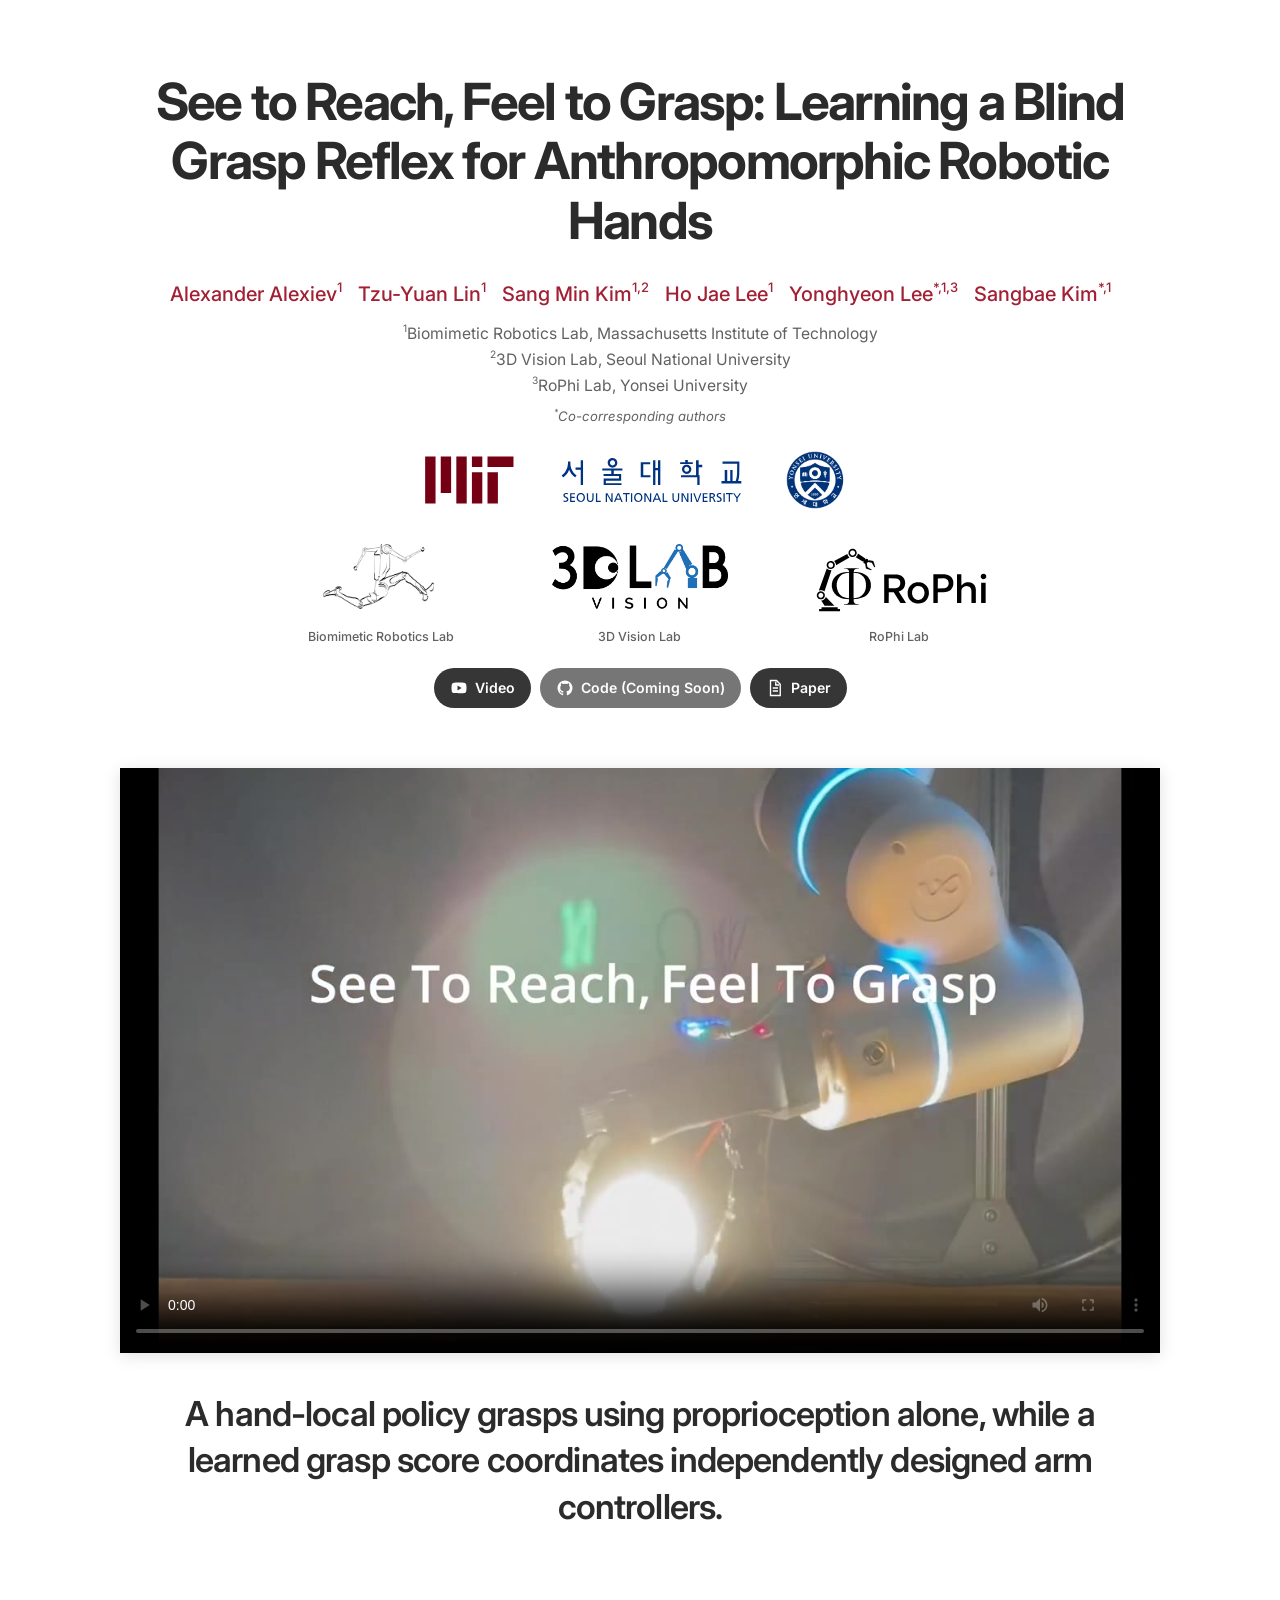
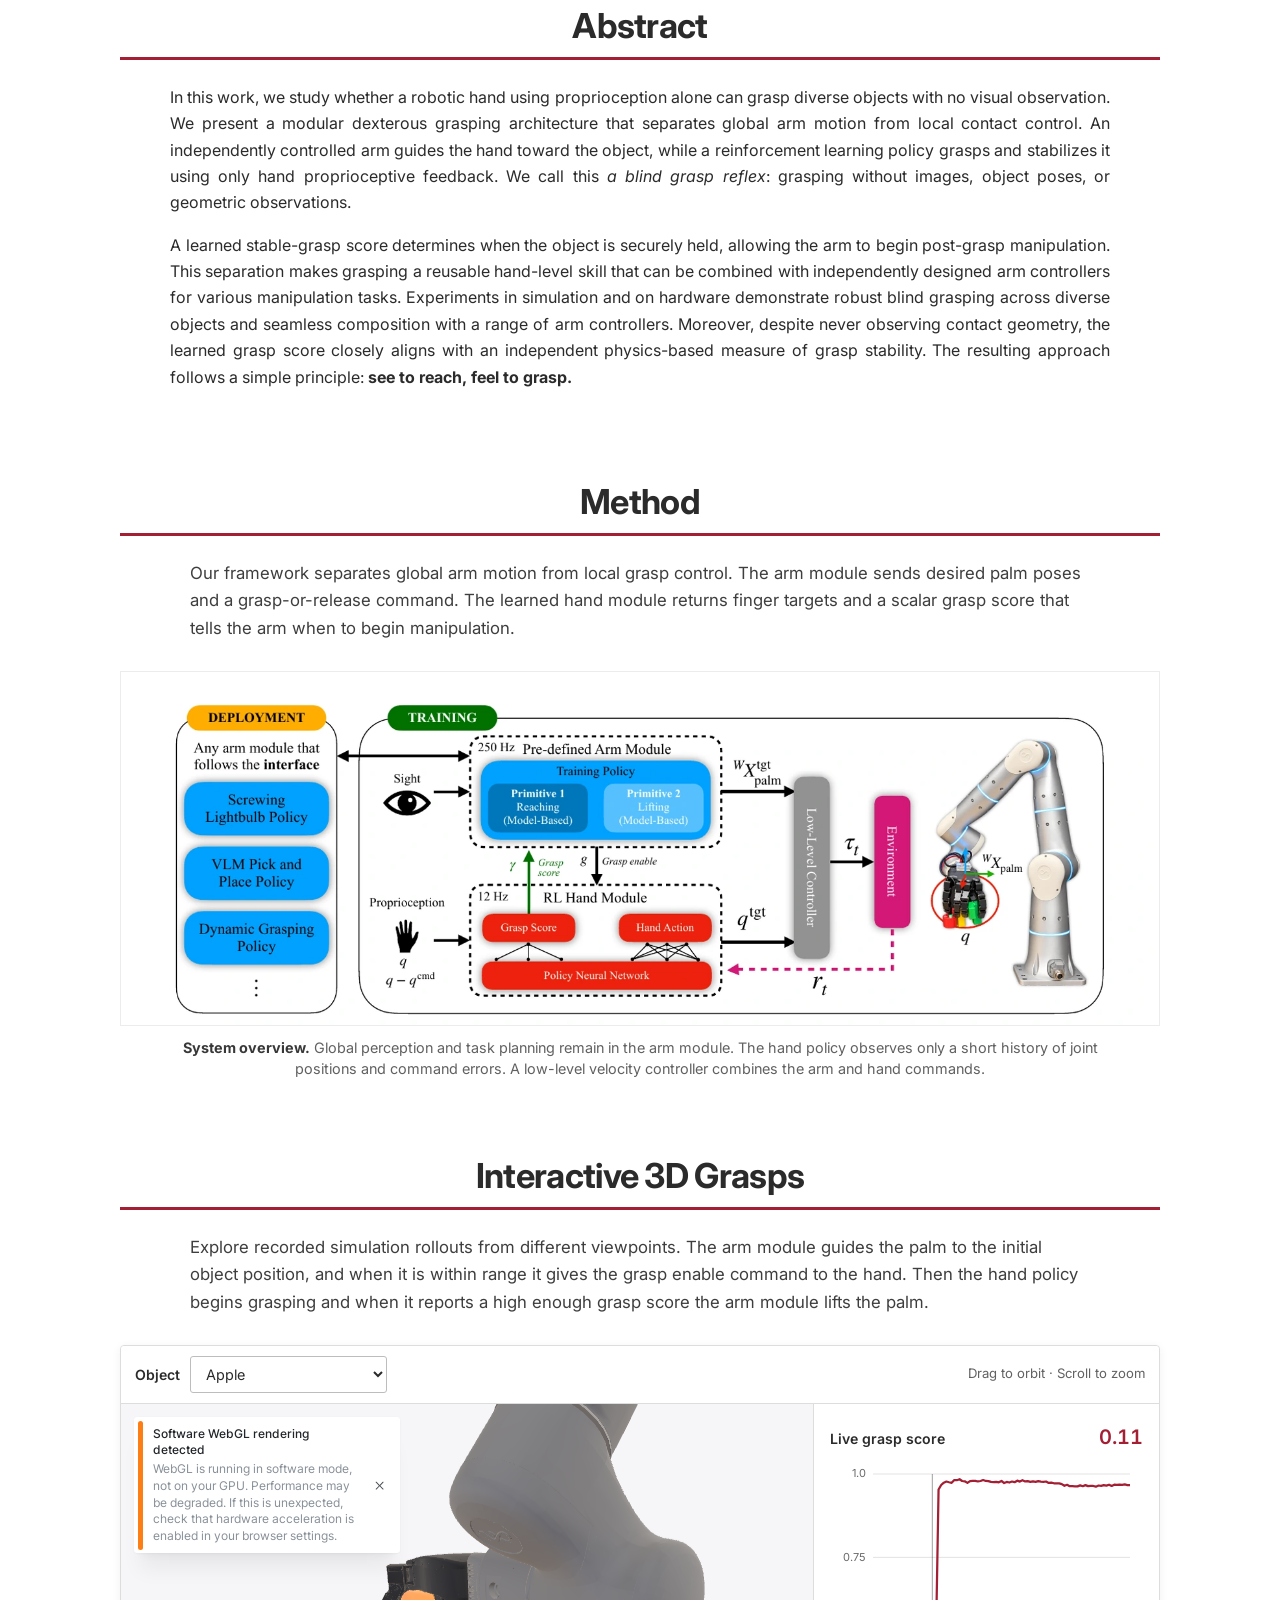
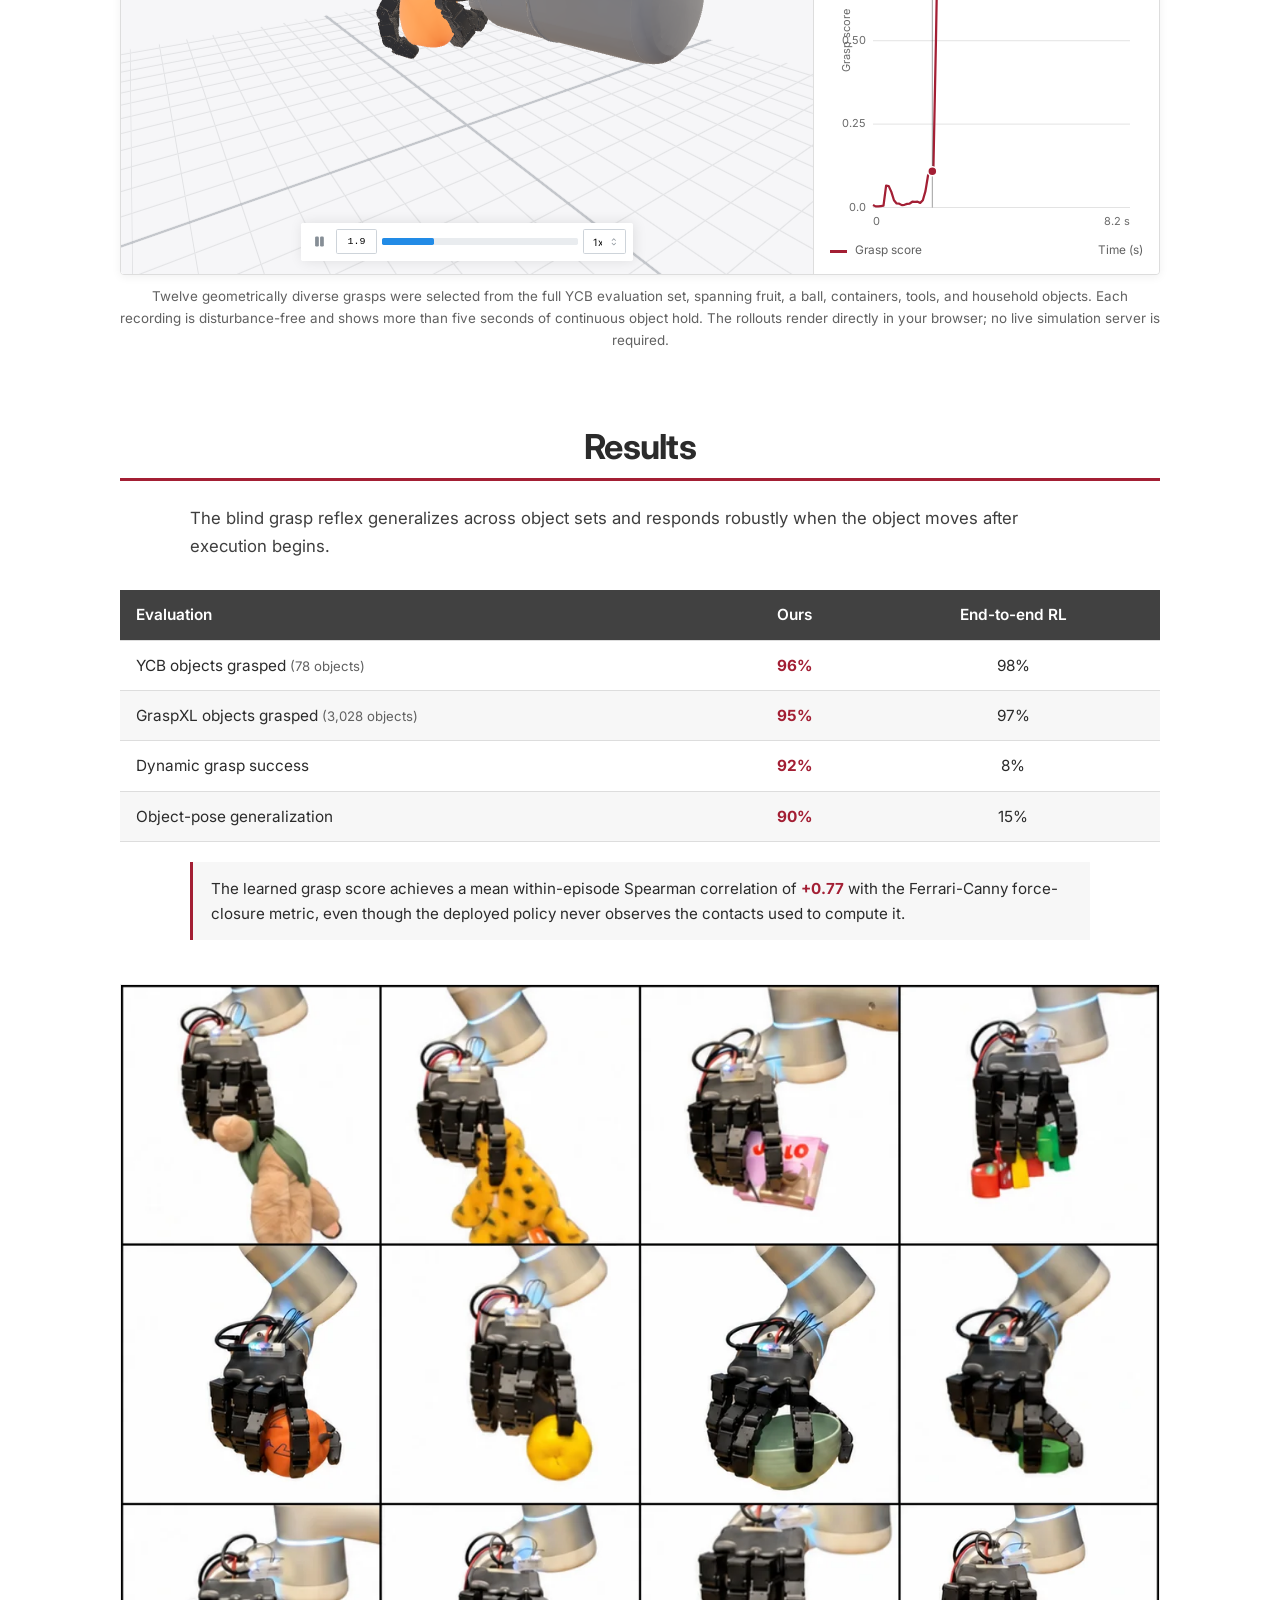
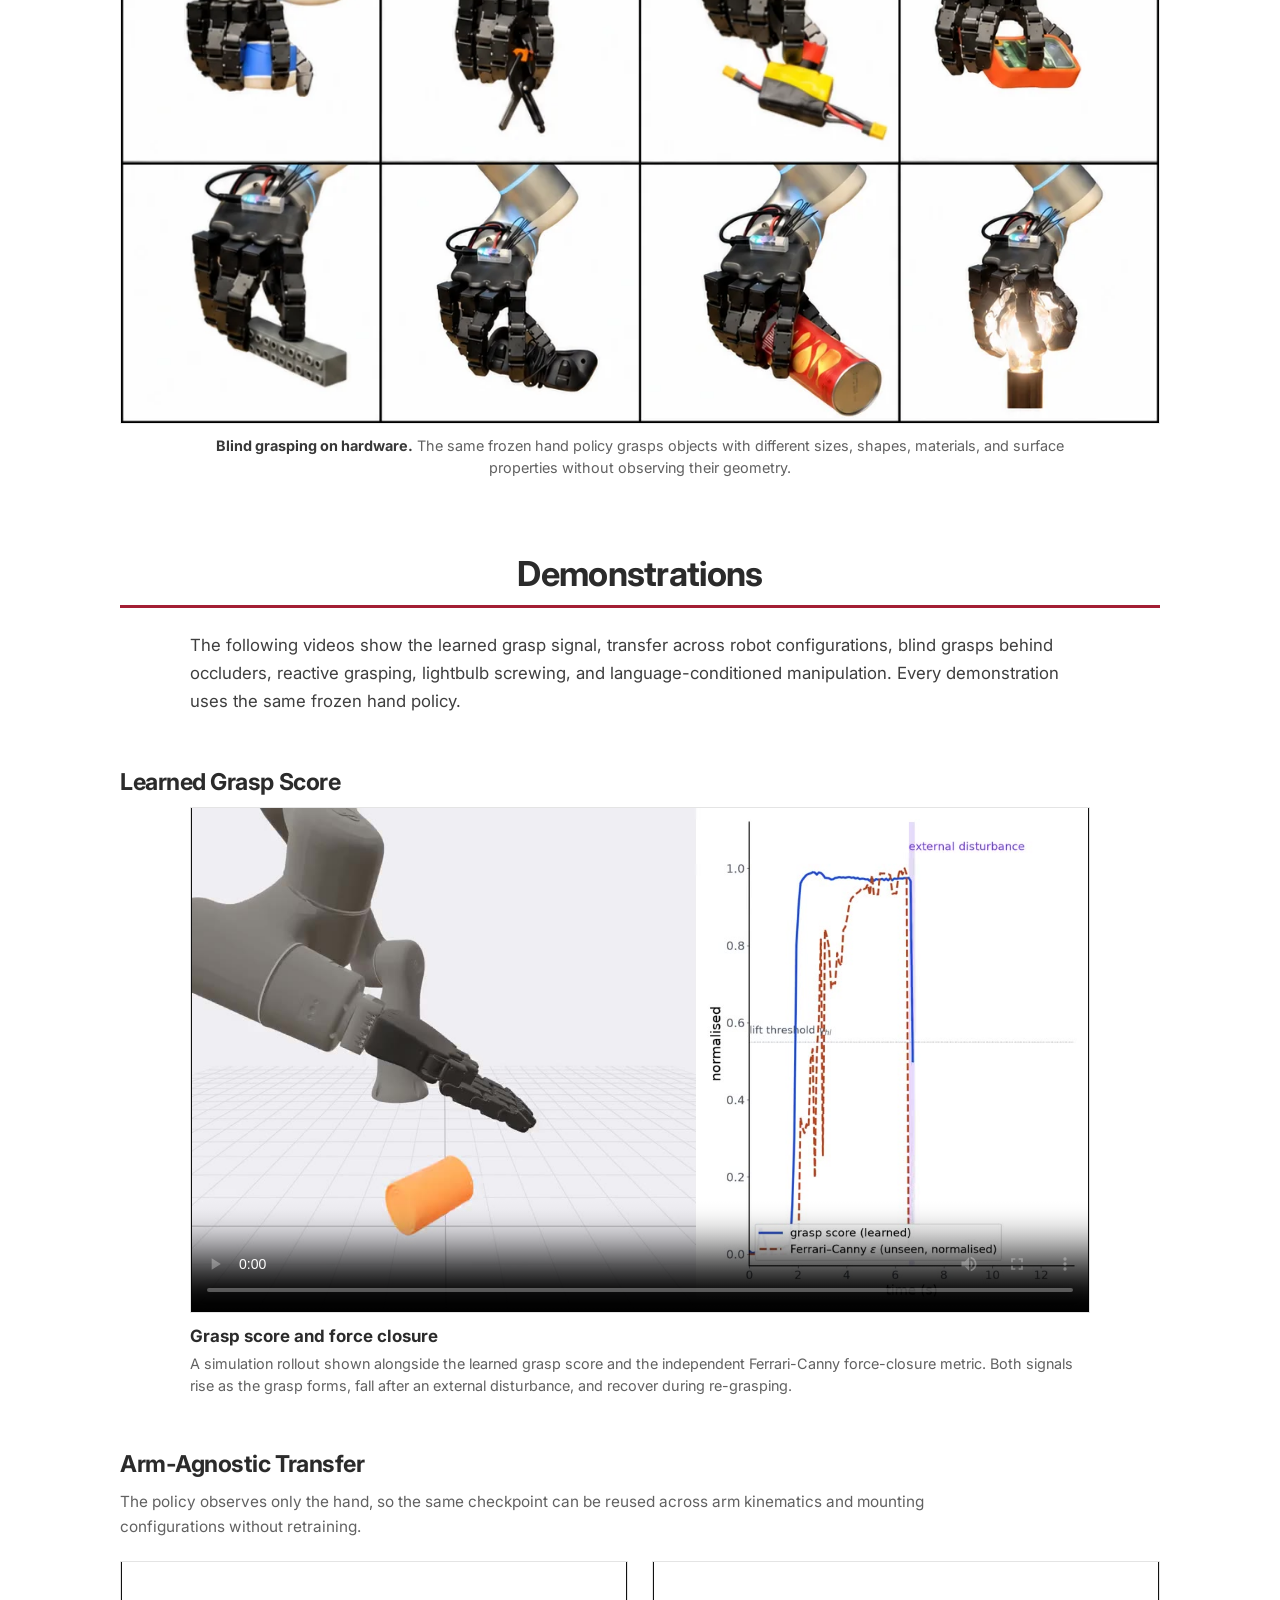
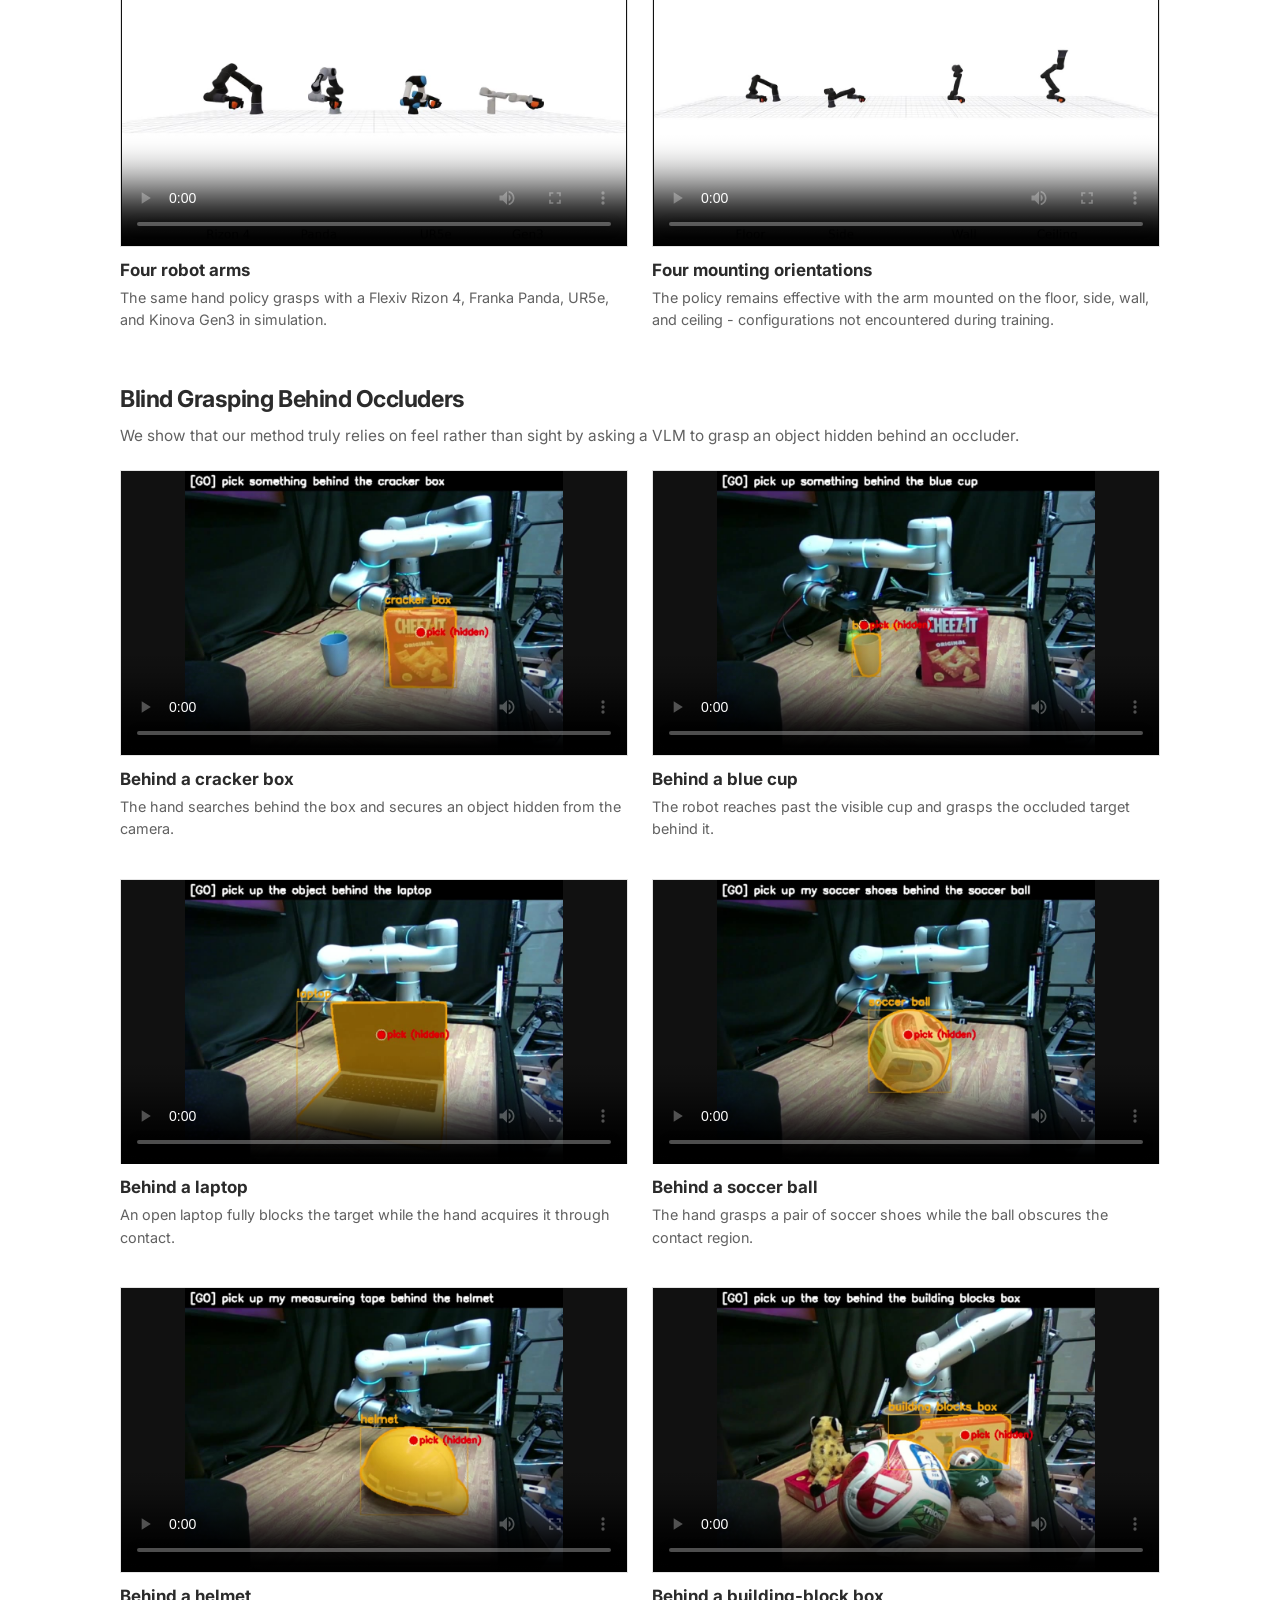
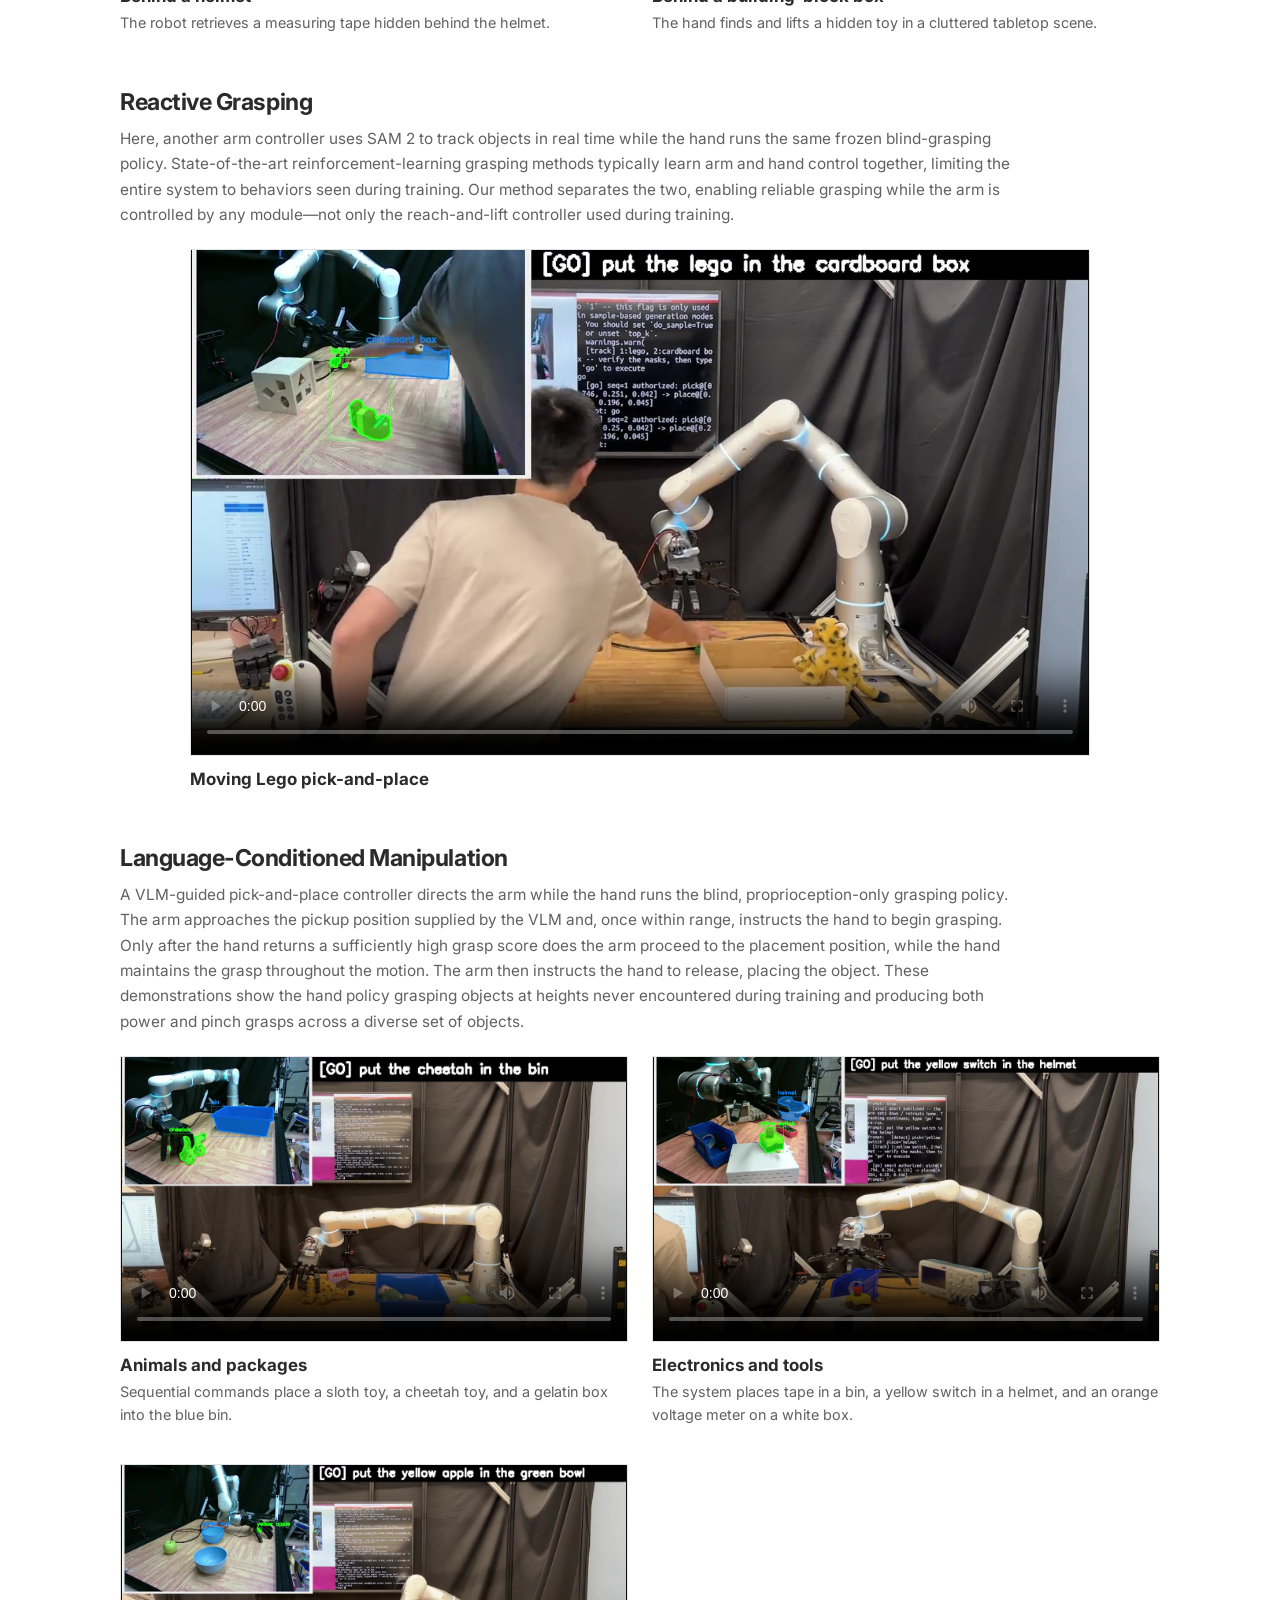
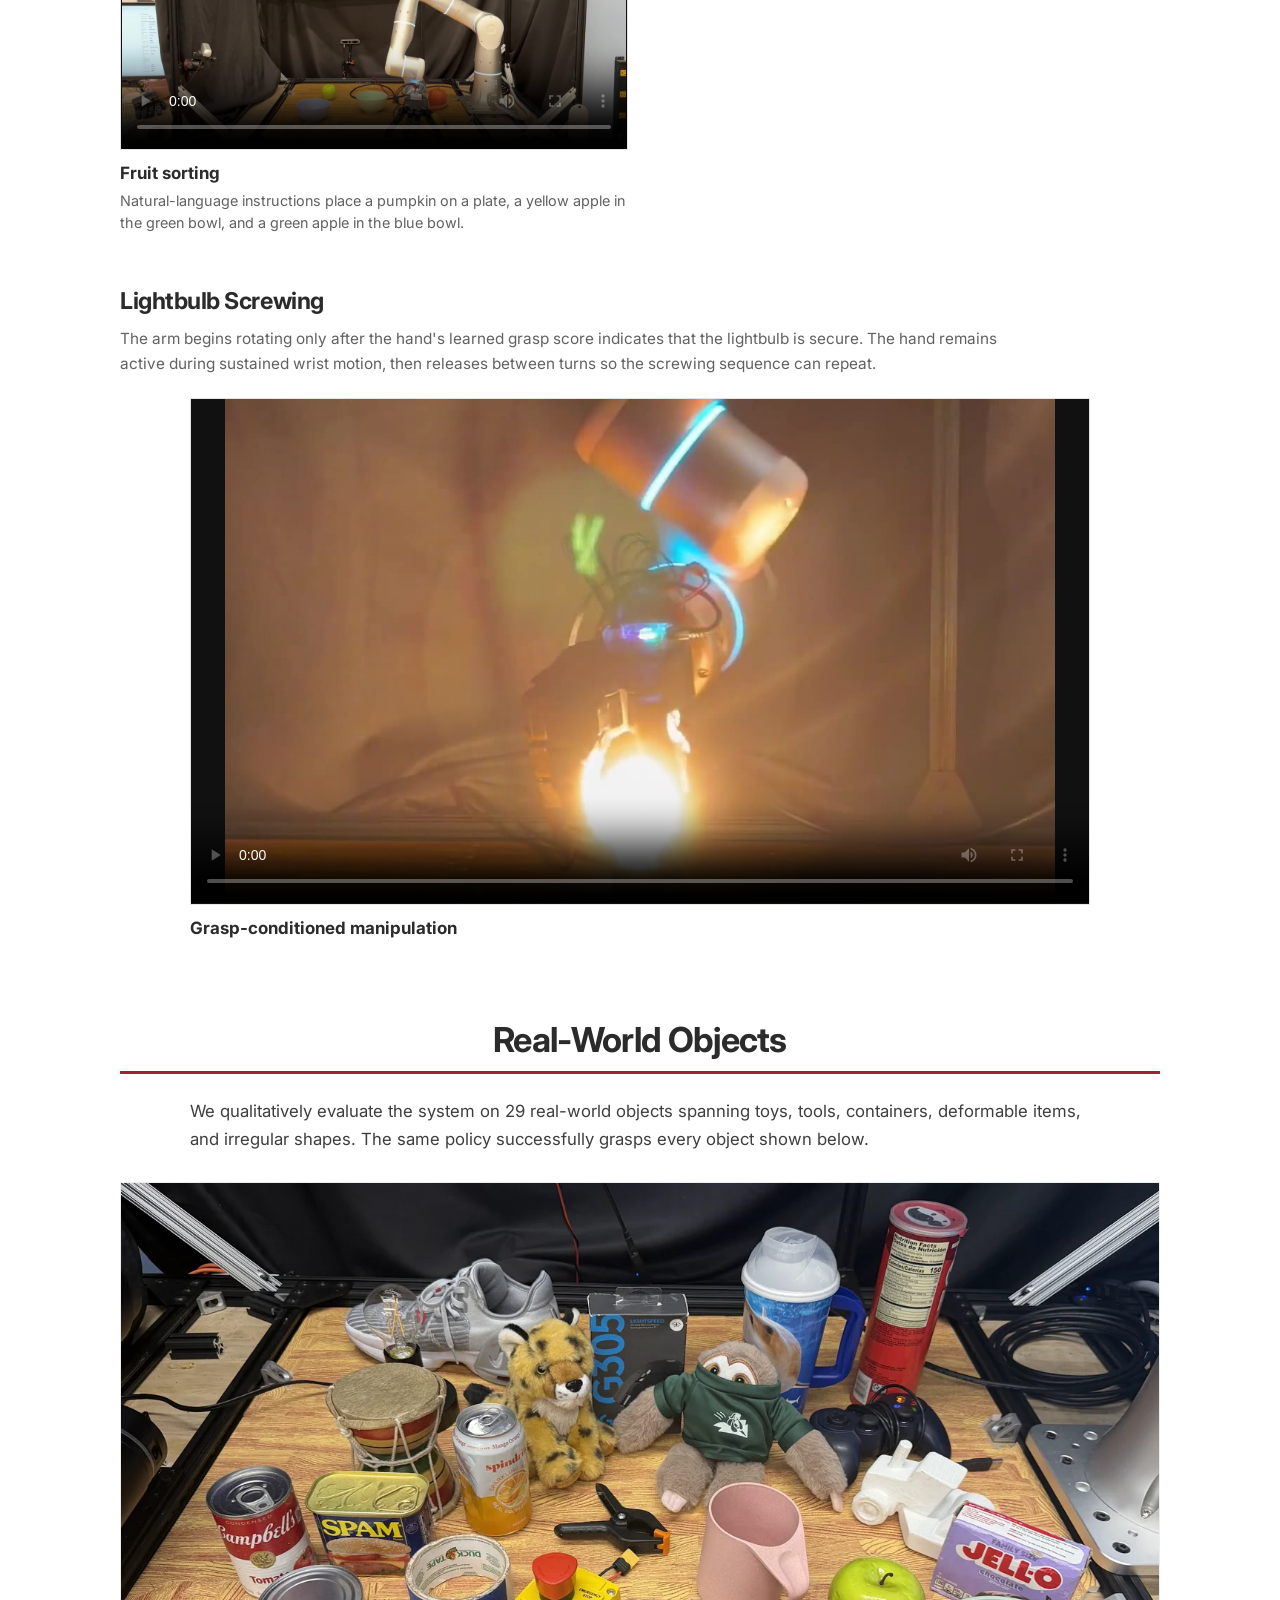
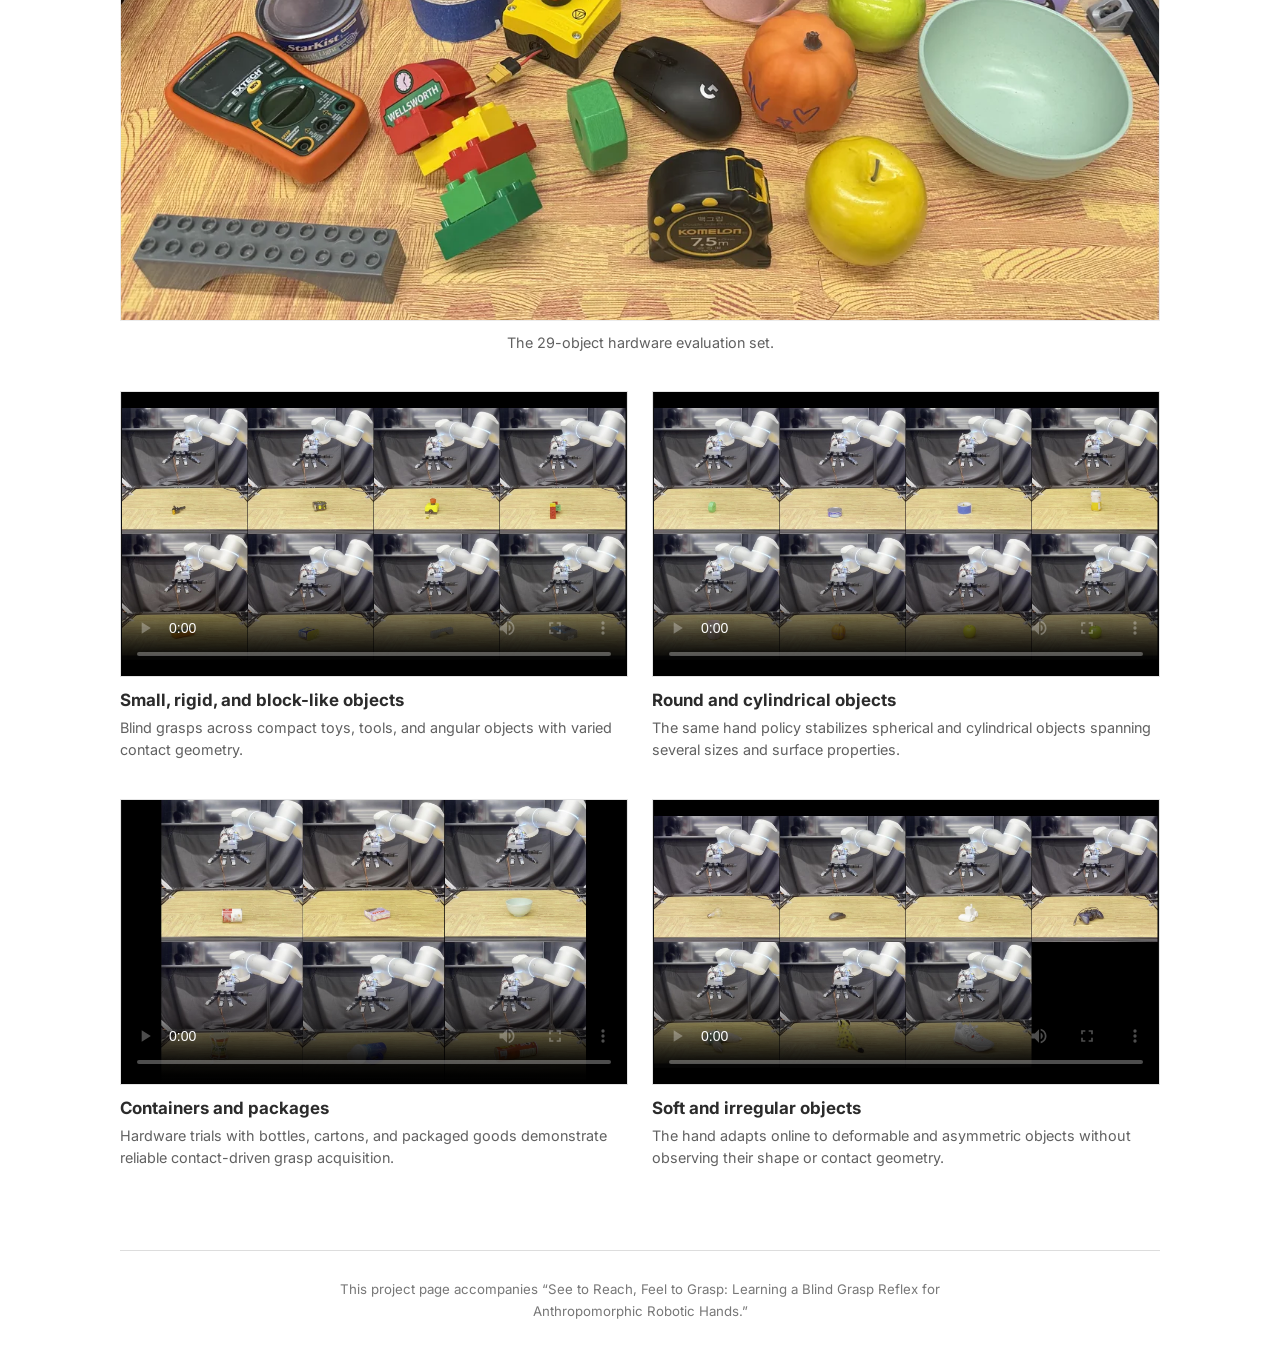
==== index.html @ bd353735 "Publish project website" ====
<!doctype html>
<html lang="en">
  <head>
    <meta charset="UTF-8" />
    <meta name="viewport" content="width=device-width, initial-scale=1.0" />
    <meta
      name="description"
      content="See to Reach, Feel to Grasp: Learning a Blind Grasp Reflex for Anthropomorphic Robotic Hands."
    />
    <meta property="og:title" content="See to Reach, Feel to Grasp" />
    <meta
      property="og:description"
      content="Learning a blind grasp reflex for anthropomorphic robotic hands."
    />
    <meta property="og:type" content="website" />
    <meta property="og:image" content="assets/grasp-grid.webp" />
    <title>See to Reach, Feel to Grasp</title>
    <link rel="icon" href="favicon.svg" type="image/svg+xml" />
    <link rel="preconnect" href="https://fonts.googleapis.com" />
    <link rel="preconnect" href="https://fonts.gstatic.com" crossorigin />
    <link
      href="https://fonts.googleapis.com/css2?family=Inter:wght@400;500;600;700&display=swap"
      rel="stylesheet"
    />
    <link rel="stylesheet" href="styles.css" />
    <script src="viewer.js" defer></script>
  </head>
  <body>
    <main>
      <header class="paper-header container">
        <h1>See to Reach, Feel to Grasp: Learning a Blind Grasp Reflex for Anthropomorphic Robotic Hands</h1>

        <div class="authors" aria-label="Authors">
          <span>Alexander Alexiev<sup>1</sup></span>
          <span>Tzu-Yuan Lin<sup>1</sup></span>
          <span>Sang Min Kim<sup>1,2</sup></span>
          <span>Ho Jae Lee<sup>1</sup></span>
          <span>Yonghyeon Lee<sup>*,1,3</sup></span>
          <span>Sangbae Kim<sup>*,1</sup></span>
        </div>

        <p class="affiliation">
          <sup>1</sup>Biomimetic Robotics Lab, Massachusetts Institute of Technology<br />
          <sup>2</sup>3D Vision Lab, Seoul National University<br />
          <sup>3</sup>RoPhi Lab, Yonsei University
        </p>
        <p class="corresponding-authors"><sup>*</sup>Co-corresponding authors</p>

        <div class="institution-logos" aria-label="Affiliated institutions">
          <a href="https://www.mit.edu/" target="_blank" rel="noreferrer" aria-label="Massachusetts Institute of Technology">
            <img class="mit-logo" src="assets/mit-logo.svg" alt="MIT" />
          </a>
          <a href="https://en.snu.ac.kr/" target="_blank" rel="noreferrer" aria-label="Seoul National University">
            <img class="snu-logo" src="assets/snu-logo.svg" alt="Seoul National University" />
          </a>
          <a href="https://www.yonsei.ac.kr/en_sc/" target="_blank" rel="noreferrer" aria-label="Yonsei University">
            <img class="yonsei-logo" src="assets/yonsei-logo.png" alt="Yonsei University" />
          </a>
        </div>

        <div class="lab-logos" aria-label="Participating research labs">
          <a class="lab-logo-link" href="https://biomimetics.mit.edu/" target="_blank" rel="noreferrer">
            <span class="lab-logo-visual lab-logo-dark">
              <img src="assets/brl-logo.png" alt="Biomimetic Robotics Lab" />
            </span>
            <span>Biomimetic Robotics Lab</span>
          </a>
          <a class="lab-logo-link" href="https://3d.snu.ac.kr/" target="_blank" rel="noreferrer">
            <span class="lab-logo-visual">
              <img src="assets/3dvision-logo.png" alt="3D Vision Lab" />
            </span>
            <span>3D Vision Lab</span>
          </a>
          <a class="lab-logo-link" href="https://rophi-lab.github.io/" target="_blank" rel="noreferrer">
            <span class="lab-logo-visual lab-logo-dark">
              <img src="assets/rophi-logo.svg" alt="RoPhi Lab" />
            </span>
            <span>RoPhi Lab</span>
          </a>
        </div>

        <nav class="resource-links" aria-label="Paper resources">
          <a href="https://www.youtube.com/watch?v=6EIIcab385g" target="_blank" rel="noreferrer">
            <svg viewBox="0 0 24 24" aria-hidden="true"><path d="M21.6 7.2a2.8 2.8 0 0 0-2-2C17.8 4.7 12 4.7 12 4.7s-5.8 0-7.6.5a2.8 2.8 0 0 0-2 2A29 29 0 0 0 2 12a29 29 0 0 0 .4 4.8 2.8 2.8 0 0 0 2 2c1.8.5 7.6.5 7.6.5s5.8 0 7.6-.5a2.8 2.8 0 0 0 2-2A29 29 0 0 0 22 12a29 29 0 0 0-.4-4.8ZM10 15.2V8.8l5.5 3.2-5.5 3.2Z"/></svg>
            Video
          </a>
          <span class="resource-link unavailable" aria-label="Code coming soon">
            <svg viewBox="0 0 24 24" aria-hidden="true"><path d="M12 2a10 10 0 0 0-3.2 19.5c.5.1.7-.2.7-.5v-1.9c-2.8.6-3.4-1.2-3.4-1.2-.5-1.2-1.1-1.5-1.1-1.5-.9-.6.1-.6.1-.6 1 0 1.6 1.1 1.6 1.1.9 1.6 2.4 1.1 3 .8.1-.7.4-1.1.7-1.4-2.3-.3-4.7-1.1-4.7-5A3.9 3.9 0 0 1 6.7 8.5c-.1-.3-.5-1.3.1-2.8 0 0 .9-.3 2.8 1.1A9.7 9.7 0 0 1 12 6.5a9.7 9.7 0 0 1 2.5.3c1.9-1.4 2.8-1.1 2.8-1.1.6 1.5.2 2.5.1 2.8a3.9 3.9 0 0 1 1.1 2.8c0 3.9-2.4 4.7-4.7 5 .4.3.7 1 .7 1.9V21c0 .3.2.6.7.5A10 10 0 0 0 12 2Z"/></svg>
            Code (Coming Soon)
          </span>
          <a href="assets/paper.pdf" target="_blank">
            <svg viewBox="0 0 24 24" aria-hidden="true"><path d="M6 2h8l5 5v15H6V2Zm7 1.5V8h4.5M9 12h7M9 16h7" fill="none" stroke="currentColor" stroke-width="1.8"/></svg>
            Paper
          </a>
        </nav>
      </header>

      <section class="container teaser" id="project-video" aria-label="Project video">
        <div class="video-wrap">
          <video
            controls
            playsinline
            preload="metadata"
            poster="assets/project-video.jpg"
            aria-label="See to Reach, Feel to Grasp project video"
          >
            <source src="assets/project-video.mp4" type="video/mp4" />
          </video>
        </div>
        <h2>
          A hand-local policy grasps using proprioception alone, while a learned grasp score
          coordinates independently designed arm controllers.
        </h2>
      </section>

      <section class="section container" id="abstract">
        <h2 class="section-title">Abstract</h2>
        <div class="abstract">
          <p>
            In this work, we study whether a robotic hand using proprioception alone can grasp
            diverse objects with no visual observation. We present a modular dexterous grasping
            architecture that separates global arm motion from local contact control. An
            independently controlled arm guides the hand toward the object, while a reinforcement
            learning policy grasps and stabilizes it using only hand proprioceptive feedback. We
            call this <em>a blind grasp reflex</em>: grasping without images, object poses, or
            geometric observations.
          </p>
          <p>
            A learned stable-grasp score determines when the object is securely held, allowing the
            arm to begin post-grasp manipulation. This separation makes grasping a reusable
            hand-level skill that can be combined with independently designed arm controllers for
            various manipulation tasks. Experiments in simulation and on hardware demonstrate
            robust blind grasping across diverse objects and seamless composition with a range of
            arm controllers. Moreover, despite never observing contact geometry, the learned grasp
            score closely aligns with an independent physics-based measure of grasp stability. The
            resulting approach follows a simple principle: <strong>see to reach, feel to grasp.</strong>
          </p>
        </div>
      </section>

      <section class="section container" id="method">
        <h2 class="section-title">Method</h2>
        <p class="section-intro">
          Our framework separates global arm motion from local grasp control. The arm module sends
          desired palm poses and a grasp-or-release command. The learned hand module returns finger
          targets and a scalar grasp score that tells the arm when to begin manipulation.
        </p>
        <figure class="figure">
          <img
            src="assets/architecture-latest.webp"
            alt="Overview of the modular arm and blind hand policy architecture"
            loading="lazy"
          />
          <figcaption>
            <strong>System overview.</strong> Global perception and task planning remain in the arm
            module. The hand policy observes only a short history of joint positions and command
            errors. A low-level velocity controller combines the arm and hand commands.
          </figcaption>
        </figure>
      </section>

      <section class="section container" id="interactive-grasps">
        <h2 class="section-title">Interactive 3D Grasps</h2>
        <p class="section-intro">
          Explore recorded simulation rollouts from different viewpoints. The arm module guides the palm to the 
          initial object position, and when it is within range it gives the grasp enable command to the hand. Then the hand
          policy begins grasping and when it reports a high enough grasp score the arm module lifts the palm.
        </p>

        <div class="viser-viewer">
          <div class="viser-toolbar">
            <label for="grasp-object">Object</label>
            <select id="grasp-object" aria-controls="grasp-viewer-frame">
              <option value="assets/viser/apple.html">Apple</option>
              <option value="assets/viser/mini-soccer-ball.html">Mini soccer ball</option>
              <option value="assets/viser/tomato-soup-can.html">Tomato soup can</option>
              <option value="assets/viser/mustard-bottle.html">Mustard bottle</option>
              <option value="assets/viser/rubiks-cube.html">Rubik's cube</option>
              <option value="assets/viser/windex-bottle.html">Windex bottle</option>
              <option value="assets/viser/bowl.html">Bowl</option>
              <option value="assets/viser/banana.html">Banana</option>
              <option value="assets/viser/hammer.html">Hammer</option>
              <option value="assets/viser/phillips-screwdriver.html">Phillips screwdriver</option>
              <option value="assets/viser/pitcher-base.html">Pitcher</option>
              <option value="assets/viser/medium-clamp.html">Medium clamp</option>
            </select>
            <span class="viser-hint">Drag to orbit · Scroll to zoom</span>
          </div>
          <div class="viser-content">
            <div class="viser-frame-wrap">
              <div class="viser-loading" id="grasp-viewer-loading" aria-live="polite">
                Loading 3D grasp…
              </div>
              <iframe
                id="grasp-viewer-frame"
                src="assets/viser/apple.html"
                title="Interactive 3D recording of the apple grasp"
                loading="lazy"
                allow="fullscreen"
              ></iframe>
            </div>
            <aside class="grasp-score-panel" aria-labelledby="grasp-score-title">
              <div class="grasp-score-header">
                <span id="grasp-score-title">Live grasp score</span>
                <output id="grasp-score-value" aria-label="Current grasp score">0.00</output>
              </div>
              <canvas
                id="grasp-score-chart"
                role="img"
                aria-label="Recorded grasp score over time, synchronized with the 3D replay"
              ></canvas>
              <div class="grasp-score-legend">
                <span><i aria-hidden="true"></i> Grasp score</span>
                <span>Time (s)</span>
              </div>
            </aside>
          </div>
        </div>
        <p class="viser-note">
          Twelve geometrically diverse grasps were selected from the full YCB evaluation set,
          spanning fruit, a ball, containers, tools, and household objects. Each recording is
          disturbance-free and shows more than five seconds of continuous object hold. The rollouts
          render directly in your browser; no live simulation server is required.
        </p>
      </section>

      <section class="section container" id="results">
        <h2 class="section-title">Results</h2>
        <p class="section-intro">
          The blind grasp reflex generalizes across object sets and responds robustly when the
          object moves after execution begins.
        </p>

        <div class="result-table-wrap">
          <table>
            <thead>
              <tr>
                <th>Evaluation</th>
                <th>Ours</th>
                <th>End-to-end RL</th>
              </tr>
            </thead>
            <tbody>
              <tr>
                <td>YCB objects grasped <span>(78 objects)</span></td>
                <td><strong>96%</strong></td>
                <td>98%</td>
              </tr>
              <tr>
                <td>GraspXL objects grasped <span>(3,028 objects)</span></td>
                <td><strong>95%</strong></td>
                <td>97%</td>
              </tr>
              <tr>
                <td>Dynamic grasp success</td>
                <td><strong>92%</strong></td>
                <td>8%</td>
              </tr>
              <tr>
                <td>Object-pose generalization</td>
                <td><strong>90%</strong></td>
                <td>15%</td>
              </tr>
            </tbody>
          </table>
        </div>

        <p class="result-note">
          The learned grasp score achieves a mean within-episode Spearman correlation of
          <strong>+0.77</strong> with the Ferrari-Canny force-closure metric, even though the
          deployed policy never observes the contacts used to compute it.
        </p>

        <figure class="figure figure-spaced">
          <img
            src="assets/grasp-grid.webp"
            alt="The robotic hand grasping a diverse set of real-world objects"
            loading="lazy"
          />
          <figcaption>
            <strong>Blind grasping on hardware.</strong> The same frozen hand policy grasps objects
            with different sizes, shapes, materials, and surface properties without observing their
            geometry.
          </figcaption>
        </figure>
      </section>

      <section class="section container" id="demonstrations">
        <h2 class="section-title">Demonstrations</h2>
        <p class="section-intro">
          The following videos show the learned grasp signal, transfer across robot configurations,
          blind grasps behind occluders, reactive grasping, lightbulb screwing, and
          language-conditioned manipulation. Every demonstration uses the same frozen hand policy.
        </p>

        <section class="demo-group" aria-labelledby="score-demo-title">
          <h3 class="demo-group-title" id="score-demo-title">Learned Grasp Score</h3>
          <article class="demo-card demo-card-wide">
            <video controls playsinline preload="metadata" poster="assets/videos/grasp-score.jpg">
              <source src="assets/videos/grasp-score.mp4" type="video/mp4" />
            </video>
            <h4>Grasp score and force closure</h4>
            <p>
              A simulation rollout shown alongside the learned grasp score and the independent
              Ferrari-Canny force-closure metric. Both signals rise as the grasp forms, fall after
              an external disturbance, and recover during re-grasping.
            </p>
          </article>
        </section>

        <section class="demo-group" aria-labelledby="transfer-demo-title">
          <h3 class="demo-group-title" id="transfer-demo-title">Arm-Agnostic Transfer</h3>
          <p class="demo-group-intro">
            The policy observes only the hand, so the same checkpoint can be reused across arm
            kinematics and mounting configurations without retraining.
          </p>
          <div class="demo-grid">
            <article class="demo-card">
              <video controls playsinline preload="metadata" poster="assets/videos/arm-transfer.jpg">
                <source src="assets/videos/arm-transfer.mp4" type="video/mp4" />
              </video>
              <h4>Four robot arms</h4>
              <p>
                The same hand policy grasps with a Flexiv Rizon 4, Franka Panda, UR5e, and Kinova
                Gen3 in simulation.
              </p>
            </article>
            <article class="demo-card">
              <video controls playsinline preload="metadata" poster="assets/videos/mount-transfer.jpg">
                <source src="assets/videos/mount-transfer.mp4" type="video/mp4" />
              </video>
              <h4>Four mounting orientations</h4>
              <p>
                The policy remains effective with the arm mounted on the floor, side, wall, and
                ceiling - configurations not encountered during training.
              </p>
            </article>
          </div>
        </section>

        <section class="demo-group" aria-labelledby="blind-demo-title">
          <h3 class="demo-group-title" id="blind-demo-title">Blind Grasping Behind Occluders</h3>
          <p class="demo-group-intro">
            We show that our method truly relies on feel rather than sight by asking a VLM to grasp
            an object hidden behind an occluder.
          </p>
          <div class="demo-grid">
            <article class="demo-card">
              <video controls playsinline preload="metadata" poster="assets/videos/hidden-cracker-box.jpg">
                <source src="assets/videos/hidden-cracker-box.mp4" type="video/mp4" />
              </video>
              <h4>Behind a cracker box</h4>
              <p>The hand searches behind the box and secures an object hidden from the camera.</p>
            </article>
            <article class="demo-card">
              <video controls playsinline preload="metadata" poster="assets/videos/hidden-blue-cup.jpg">
                <source src="assets/videos/hidden-blue-cup.mp4" type="video/mp4" />
              </video>
              <h4>Behind a blue cup</h4>
              <p>The robot reaches past the visible cup and grasps the occluded target behind it.</p>
            </article>
            <article class="demo-card">
              <video controls playsinline preload="metadata" poster="assets/videos/hidden-laptop.jpg">
                <source src="assets/videos/hidden-laptop.mp4" type="video/mp4" />
              </video>
              <h4>Behind a laptop</h4>
              <p>An open laptop fully blocks the target while the hand acquires it through contact.</p>
            </article>
            <article class="demo-card">
              <video controls playsinline preload="metadata" poster="assets/videos/hidden-soccer-ball.jpg">
                <source src="assets/videos/hidden-soccer-ball.mp4" type="video/mp4" />
              </video>
              <h4>Behind a soccer ball</h4>
              <p>The hand grasps a pair of soccer shoes while the ball obscures the contact region.</p>
            </article>
            <article class="demo-card">
              <video controls playsinline preload="metadata" poster="assets/videos/hidden-helmet.jpg">
                <source src="assets/videos/hidden-helmet.mp4" type="video/mp4" />
              </video>
              <h4>Behind a helmet</h4>
              <p>The robot retrieves a measuring tape hidden behind the helmet.</p>
            </article>
            <article class="demo-card">
              <video controls playsinline preload="metadata" poster="assets/videos/hidden-blocks-box.jpg">
                <source src="assets/videos/hidden-blocks-box.mp4" type="video/mp4" />
              </video>
              <h4>Behind a building-block box</h4>
              <p>The hand finds and lifts a hidden toy in a cluttered tabletop scene.</p>
            </article>
          </div>
        </section>

        <section class="demo-group" aria-labelledby="reactive-demo-title">
          <h3 class="demo-group-title" id="reactive-demo-title">Reactive Grasping</h3>
          <p class="demo-group-intro">
            Here, another arm controller uses SAM 2 to track objects in real time while the hand
            runs the same frozen blind-grasping policy. State-of-the-art reinforcement-learning
            grasping methods typically learn arm and hand control together, limiting the entire
            system to behaviors seen during training. Our method separates the two, enabling
            reliable grasping while the arm is controlled by any module—not only the reach-and-lift
            controller used during training.
          </p>
          <article class="demo-card demo-card-wide">
            <video controls playsinline preload="metadata" poster="assets/videos/reactive-lego.jpg">
              <source src="assets/videos/reactive-lego.mp4" type="video/mp4" />
            </video>
            <h4>Moving Lego pick-and-place</h4>
          </article>
        </section>

        <section class="demo-group" aria-labelledby="vlm-demo-title">
          <h3 class="demo-group-title" id="vlm-demo-title">Language-Conditioned Manipulation</h3>
          <p class="demo-group-intro">
            A VLM-guided pick-and-place controller directs the arm while the hand runs the blind,
            proprioception-only grasping policy. The arm approaches the pickup position supplied by
            the VLM and, once within range, instructs the hand to begin grasping. Only after the hand
            returns a sufficiently high grasp score does the arm proceed to the placement position,
            while the hand maintains the grasp throughout the motion. The arm then instructs the
            hand to release, placing the object. These demonstrations show the hand policy grasping
            objects at heights never encountered during training and producing both power and pinch
            grasps across a diverse set of objects.
          </p>
          <div class="demo-grid">
            <article class="demo-card">
              <video controls playsinline preload="metadata" poster="assets/videos/vlm-animals.jpg">
                <source src="assets/videos/vlm-animals.mp4" type="video/mp4" />
              </video>
              <h4>Animals and packages</h4>
              <p>
                Sequential commands place a sloth toy, a cheetah toy, and a gelatin box into the
                blue bin.
              </p>
            </article>
            <article class="demo-card">
              <video controls playsinline preload="metadata" poster="assets/videos/vlm-electronics.jpg">
                <source src="assets/videos/vlm-electronics.mp4" type="video/mp4" />
              </video>
              <h4>Electronics and tools</h4>
              <p>
                The system places tape in a bin, a yellow switch in a helmet, and an orange voltage
                meter on a white box.
              </p>
            </article>
            <article class="demo-card">
              <video controls playsinline preload="metadata" poster="assets/videos/vlm-fruit.jpg">
                <source src="assets/videos/vlm-fruit.mp4" type="video/mp4" />
              </video>
              <h4>Fruit sorting</h4>
              <p>
                Natural-language instructions place a pumpkin on a plate, a yellow apple in the
                green bowl, and a green apple in the blue bowl.
              </p>
            </article>
          </div>
        </section>

        <section class="demo-group" aria-labelledby="lightbulb-demo-title">
          <h3 class="demo-group-title" id="lightbulb-demo-title">Lightbulb Screwing</h3>
          <p class="demo-group-intro">
            The arm begins rotating only after the hand's learned grasp score indicates that the
            lightbulb is secure. The hand remains active during sustained wrist motion, then
            releases between turns so the screwing sequence can repeat.
          </p>
          <article class="demo-card demo-card-wide">
            <video controls playsinline preload="metadata" poster="assets/videos/lightbulb-screwing.jpg">
              <source src="assets/videos/lightbulb-screwing.mp4" type="video/mp4" />
            </video>
            <h4>Grasp-conditioned manipulation</h4>
          </article>
        </section>
      </section>

      <section class="section container" id="hardware">
        <h2 class="section-title">Real-World Objects</h2>
        <p class="section-intro">
          We qualitatively evaluate the system on 29 real-world objects spanning toys, tools,
          containers, deformable items, and irregular shapes. The same policy successfully grasps
          every object shown below.
        </p>
        <figure class="figure">
          <img
            src="assets/objects.webp"
            alt="Twenty-nine real-world objects used in hardware experiments"
            loading="lazy"
          />
          <figcaption>The 29-object hardware evaluation set.</figcaption>
        </figure>
        <div class="demo-grid hardware-video-grid">
          <article class="demo-card">
            <video controls playsinline preload="metadata" poster="assets/videos/realworld-small-rigid.jpg">
              <source src="assets/videos/realworld-small-rigid.mp4" type="video/mp4" />
            </video>
            <h4>Small, rigid, and block-like objects</h4>
            <p>
              Blind grasps across compact toys, tools, and angular objects with varied contact
              geometry.
            </p>
          </article>
          <article class="demo-card">
            <video controls playsinline preload="metadata" poster="assets/videos/realworld-round-cylindrical.jpg">
              <source src="assets/videos/realworld-round-cylindrical.mp4" type="video/mp4" />
            </video>
            <h4>Round and cylindrical objects</h4>
            <p>
              The same hand policy stabilizes spherical and cylindrical objects spanning several
              sizes and surface properties.
            </p>
          </article>
          <article class="demo-card">
            <video controls playsinline preload="metadata" poster="assets/videos/realworld-containers-packages.jpg">
              <source src="assets/videos/realworld-containers-packages.mp4" type="video/mp4" />
            </video>
            <h4>Containers and packages</h4>
            <p>
              Hardware trials with bottles, cartons, and packaged goods demonstrate reliable
              contact-driven grasp acquisition.
            </p>
          </article>
          <article class="demo-card">
            <video controls playsinline preload="metadata" poster="assets/videos/realworld-soft-irregular.jpg">
              <source src="assets/videos/realworld-soft-irregular.mp4" type="video/mp4" />
            </video>
            <h4>Soft and irregular objects</h4>
            <p>
              The hand adapts online to deformable and asymmetric objects without observing their
              shape or contact geometry.
            </p>
          </article>
        </div>
      </section>

      <footer class="footer container">
        <p>
          This project page accompanies “See to Reach, Feel to Grasp: Learning a Blind Grasp
          Reflex for Anthropomorphic Robotic Hands.”
        </p>
      </footer>
    </main>
  </body>
</html>
---- styles.css ----
:root {
  --text: #2b2b2b;
  --muted: #616161;
  --accent: #a31f34;
  --button: #363636;
  --line: #dddddd;
  --soft: #f7f7f7;
  --width: 1040px;
}

* {
  box-sizing: border-box;
}

html {
  scroll-behavior: smooth;
}

body {
  margin: 0;
  color: var(--text);
  background: #ffffff;
  font-family: "Inter", -apple-system, BlinkMacSystemFont, "Segoe UI", sans-serif;
  font-size: 16px;
  line-height: 1.65;
  -webkit-font-smoothing: antialiased;
}

img,
video,
iframe {
  display: block;
  max-width: 100%;
}

a {
  color: inherit;
}

.container {
  width: min(calc(100% - 40px), var(--width));
  margin-inline: auto;
}

.paper-header {
  padding-top: 72px;
  text-align: center;
}

.paper-header h1 {
  max-width: 1000px;
  margin: 0 auto;
  font-size: clamp(2rem, 4vw, 3.25rem);
  line-height: 1.16;
  letter-spacing: -0.035em;
  font-weight: 700;
}

.authors {
  margin: 28px auto 0;
  display: flex;
  flex-wrap: wrap;
  justify-content: center;
  gap: 5px 16px;
  color: var(--accent);
  font-size: clamp(1rem, 2vw, 1.25rem);
  font-weight: 500;
}

sup {
  position: relative;
  top: -0.15em;
  font-size: 0.65em;
}

.affiliation {
  margin: 10px 0 0;
  color: var(--muted);
  font-size: 0.98rem;
}

.corresponding-authors {
  margin: 7px 0 0;
  color: var(--muted);
  font-size: 0.82rem;
  font-style: italic;
}

.institution-logos {
  margin-top: 18px;
  display: flex;
  align-items: center;
  justify-content: center;
  gap: 34px;
}

.institution-logos a {
  display: inline-flex;
  align-items: center;
  justify-content: center;
  padding: 5px;
}

.institution-logos img {
  display: block;
  width: auto;
  height: 62px;
  object-fit: contain;
}

.institution-logos .mit-logo {
  height: 54px;
}

.institution-logos .snu-logo {
  height: 46px;
}

.institution-logos .yonsei-logo {
  height: 58px;
}

.lab-logos {
  width: min(100%, 760px);
  margin: 20px auto 0;
  display: grid;
  grid-template-columns: repeat(3, minmax(0, 1fr));
  gap: 18px;
}

.lab-logo-link {
  color: var(--muted);
  font-size: 0.78rem;
  font-weight: 500;
  line-height: 1.3;
  text-decoration: none;
}

.lab-logo-visual {
  height: 88px;
  padding: 10px 20px;
  display: flex;
  align-items: center;
  justify-content: center;
}

.lab-logo-visual img {
  display: block;
  max-width: 100%;
  max-height: 100%;
  object-fit: contain;
}

.lab-logo-dark img {
  filter: brightness(0) saturate(100%);
}

.lab-logo-link > span:last-child {
  display: block;
  margin-top: 7px;
}

.resource-links {
  margin-top: 22px;
  display: flex;
  flex-wrap: wrap;
  justify-content: center;
  gap: 9px;
}

.resource-links a,
.resource-links .resource-link {
  min-height: 40px;
  padding: 8px 16px;
  border-radius: 999px;
  display: inline-flex;
  align-items: center;
  gap: 7px;
  color: #ffffff;
  background: var(--button);
  font-size: 0.88rem;
  font-weight: 600;
  line-height: 1;
  text-decoration: none;
  transition: background 150ms ease, transform 150ms ease;
}

.resource-links a:hover {
  background: var(--accent);
  transform: translateY(-1px);
}

.resource-links .unavailable {
  cursor: default;
  opacity: 0.68;
}

.resource-links svg {
  width: 18px;
  height: 18px;
  fill: currentColor;
}

.teaser {
  margin-top: 60px;
}

.video-wrap {
  position: relative;
  width: 100%;
  overflow: hidden;
  aspect-ratio: 16 / 9;
  background: #111111;
  box-shadow: 0 3px 16px rgba(0, 0, 0, 0.12);
}

.video-wrap iframe,
.video-wrap video {
  width: 100%;
  height: 100%;
  border: 0;
  display: block;
  object-fit: contain;
}

.teaser > h2 {
  max-width: 920px;
  margin: 38px auto 0;
  text-align: center;
  font-size: clamp(1.45rem, 3vw, 2.15rem);
  line-height: 1.35;
  letter-spacing: -0.025em;
  font-weight: 600;
}

.section {
  padding-top: 74px;
}

.section-title {
  margin: 0 0 24px;
  padding-bottom: 8px;
  border-bottom: 3px solid var(--accent);
  text-align: center;
  font-size: clamp(1.65rem, 3vw, 2.15rem);
  line-height: 1.3;
  letter-spacing: -0.02em;
}

.section-intro {
  max-width: 900px;
  margin: 0 auto 28px;
  color: #3e3e3e;
  font-size: 1.05rem;
  text-align: left;
}

.abstract {
  max-width: 940px;
  margin-inline: auto;
  text-align: justify;
}

.abstract p {
  margin: 0 0 16px;
}

.figure {
  margin: 28px 0 0;
}

.figure-spaced {
  margin-top: 44px;
}

.figure > img,
.figure > video {
  width: 100%;
  height: auto;
  border: 1px solid #ececec;
  background: #ffffff;
}

.figure figcaption {
  max-width: 920px;
  margin: 11px auto 0;
  color: var(--muted);
  font-size: 0.9rem;
  line-height: 1.5;
  text-align: center;
}

.figure figcaption strong {
  color: #383838;
}

.result-table-wrap {
  margin-top: 30px;
  overflow-x: auto;
}

.result-note {
  max-width: 900px;
  margin: 20px auto 0;
  padding: 14px 18px;
  border-left: 3px solid var(--accent);
  background: var(--soft);
  font-size: 0.95rem;
}

.result-note strong {
  color: var(--accent);
}

.viser-viewer {
  overflow: hidden;
  border: 1px solid var(--line);
  border-radius: 4px;
  background: #f4f4f4;
  box-shadow: 0 2px 10px rgba(0, 0, 0, 0.06);
}

.viser-toolbar {
  min-height: 58px;
  padding: 10px 14px;
  display: flex;
  align-items: center;
  gap: 10px;
  border-bottom: 1px solid var(--line);
  background: #ffffff;
}

.viser-toolbar label {
  font-size: 0.88rem;
  font-weight: 600;
}

.viser-toolbar select {
  min-width: 190px;
  padding: 8px 34px 8px 11px;
  border: 1px solid #bdbdbd;
  border-radius: 3px;
  color: var(--text);
  background: #ffffff;
  font: inherit;
  font-size: 0.9rem;
}

.viser-toolbar select:focus-visible {
  outline: 2px solid var(--accent);
  outline-offset: 2px;
}

.viser-hint {
  margin-left: auto;
  color: var(--muted);
  font-size: 0.82rem;
}

.viser-frame-wrap {
  position: relative;
  width: 100%;
  min-height: 470px;
  background: #f2f2f4;
}

.viser-content {
  display: grid;
  grid-template-columns: minmax(0, 2fr) minmax(280px, 1fr);
  align-items: stretch;
}

.viser-frame-wrap iframe {
  width: 100%;
  height: 100%;
  border: 0;
}

.viser-loading {
  position: absolute;
  inset: 0;
  z-index: 1;
  display: grid;
  place-items: center;
  color: var(--muted);
  background: #f2f2f4;
  font-size: 0.9rem;
}

.viser-loading[hidden] {
  display: none;
}

.grasp-score-panel {
  min-width: 0;
  padding: 17px 16px 13px;
  display: flex;
  flex-direction: column;
  border-left: 1px solid var(--line);
  background: #ffffff;
}

.grasp-score-header {
  display: flex;
  align-items: baseline;
  justify-content: space-between;
  gap: 12px;
  font-size: 0.88rem;
  font-weight: 600;
}

.grasp-score-header output {
  min-width: 3.2em;
  color: var(--accent);
  font-size: 1.25rem;
  font-variant-numeric: tabular-nums;
  text-align: right;
}

#grasp-score-chart {
  width: 100%;
  min-height: 360px;
  flex: 1;
}

.grasp-score-legend {
  display: flex;
  align-items: center;
  justify-content: space-between;
  gap: 12px;
  color: var(--muted);
  font-size: 0.74rem;
}

.grasp-score-legend i {
  width: 17px;
  height: 3px;
  margin-right: 5px;
  display: inline-block;
  vertical-align: middle;
  background: var(--accent);
}

.viser-note {
  margin: 10px 0 0;
  color: var(--muted);
  font-size: 0.84rem;
  text-align: center;
}

.demo-group {
  margin-top: 52px;
}

.demo-group-title {
  margin: 0 0 8px;
  font-size: 1.45rem;
  line-height: 1.35;
  letter-spacing: -0.02em;
}

.demo-group-intro {
  max-width: 900px;
  margin: 0 0 22px;
  color: var(--muted);
  font-size: 0.96rem;
}

.demo-grid {
  display: grid;
  grid-template-columns: repeat(2, minmax(0, 1fr));
  gap: 38px 24px;
}

.hardware-video-grid {
  margin-top: 38px;
}

.demo-card-wide {
  max-width: 900px;
  margin-inline: auto;
}

.demo-card video {
  width: 100%;
  aspect-ratio: 16 / 9;
  object-fit: contain;
  border: 1px solid #e4e4e4;
  background: #111111;
}

.demo-card h4 {
  margin: 12px 0 5px;
  font-size: 1.06rem;
  line-height: 1.35;
}

.demo-card p {
  margin: 0;
  color: var(--muted);
  font-size: 0.9rem;
  line-height: 1.55;
}

table {
  width: 100%;
  border-collapse: collapse;
  font-size: 0.96rem;
}

th,
td {
  padding: 12px 16px;
  border-bottom: 1px solid var(--line);
  text-align: center;
}

th:first-child,
td:first-child {
  width: 58%;
  text-align: left;
}

thead th {
  color: #ffffff;
  background: #414141;
  font-weight: 600;
}

tbody tr:nth-child(even) {
  background: var(--soft);
}

td strong {
  color: var(--accent);
}

td span {
  color: var(--muted);
  font-size: 0.86em;
}

.footer {
  margin-top: 80px;
  padding: 28px 0 45px;
  border-top: 1px solid var(--line);
  color: #777777;
  font-size: 0.83rem;
  text-align: center;
}

.footer p {
  max-width: 700px;
  margin: 0 auto;
}

@media (max-width: 700px) {
  .container {
    width: min(calc(100% - 28px), var(--width));
  }

  .paper-header {
    padding-top: 44px;
  }

  .paper-header h1 {
    font-size: clamp(1.75rem, 8vw, 2.35rem);
  }

  .authors {
    margin-top: 22px;
    font-size: 0.98rem;
  }

  .affiliation {
    font-size: 0.84rem;
  }

  .institution-logos {
    gap: 24px;
  }

  .institution-logos img {
    height: 54px;
  }

  .institution-logos .mit-logo {
    height: 47px;
  }

  .institution-logos .snu-logo {
    height: 40px;
  }

  .institution-logos .yonsei-logo {
    height: 49px;
  }

  .lab-logos {
    gap: 8px;
  }

  .lab-logo-link {
    font-size: 0.68rem;
  }

  .lab-logo-visual {
    height: 64px;
    padding: 10px;
  }

  .resource-links a,
  .resource-links .resource-link {
    min-height: 38px;
    padding: 8px 13px;
    font-size: 0.8rem;
  }

  .teaser {
    margin-top: 42px;
  }

  .teaser > h2 {
    margin-top: 26px;
  }

  .section {
    padding-top: 58px;
  }

  .section-title {
    margin-bottom: 20px;
  }

  .section-intro,
  .abstract {
    font-size: 0.96rem;
    text-align: left;
  }

  th,
  td {
    padding: 10px 9px;
    font-size: 0.82rem;
  }

  th:first-child,
  td:first-child {
    width: 52%;
  }

  .figure figcaption {
    font-size: 0.82rem;
  }

  .demo-group {
    margin-top: 42px;
  }

  .viser-toolbar {
    align-items: stretch;
    flex-direction: column;
    gap: 6px;
  }

  .viser-toolbar select {
    width: 100%;
  }

  .viser-hint {
    margin: 2px 0 0;
  }

  .viser-frame-wrap {
    aspect-ratio: 4 / 3;
    min-height: 0;
  }

  .viser-content {
    grid-template-columns: 1fr;
  }

  .grasp-score-panel {
    min-height: 300px;
    border-top: 1px solid var(--line);
    border-left: 0;
  }

  #grasp-score-chart {
    min-height: 235px;
  }

  .demo-grid {
    grid-template-columns: 1fr;
    gap: 32px;
  }
}

@media (prefers-reduced-motion: reduce) {
  html {
    scroll-behavior: auto;
  }

  * {
    transition: none !important;
  }
}
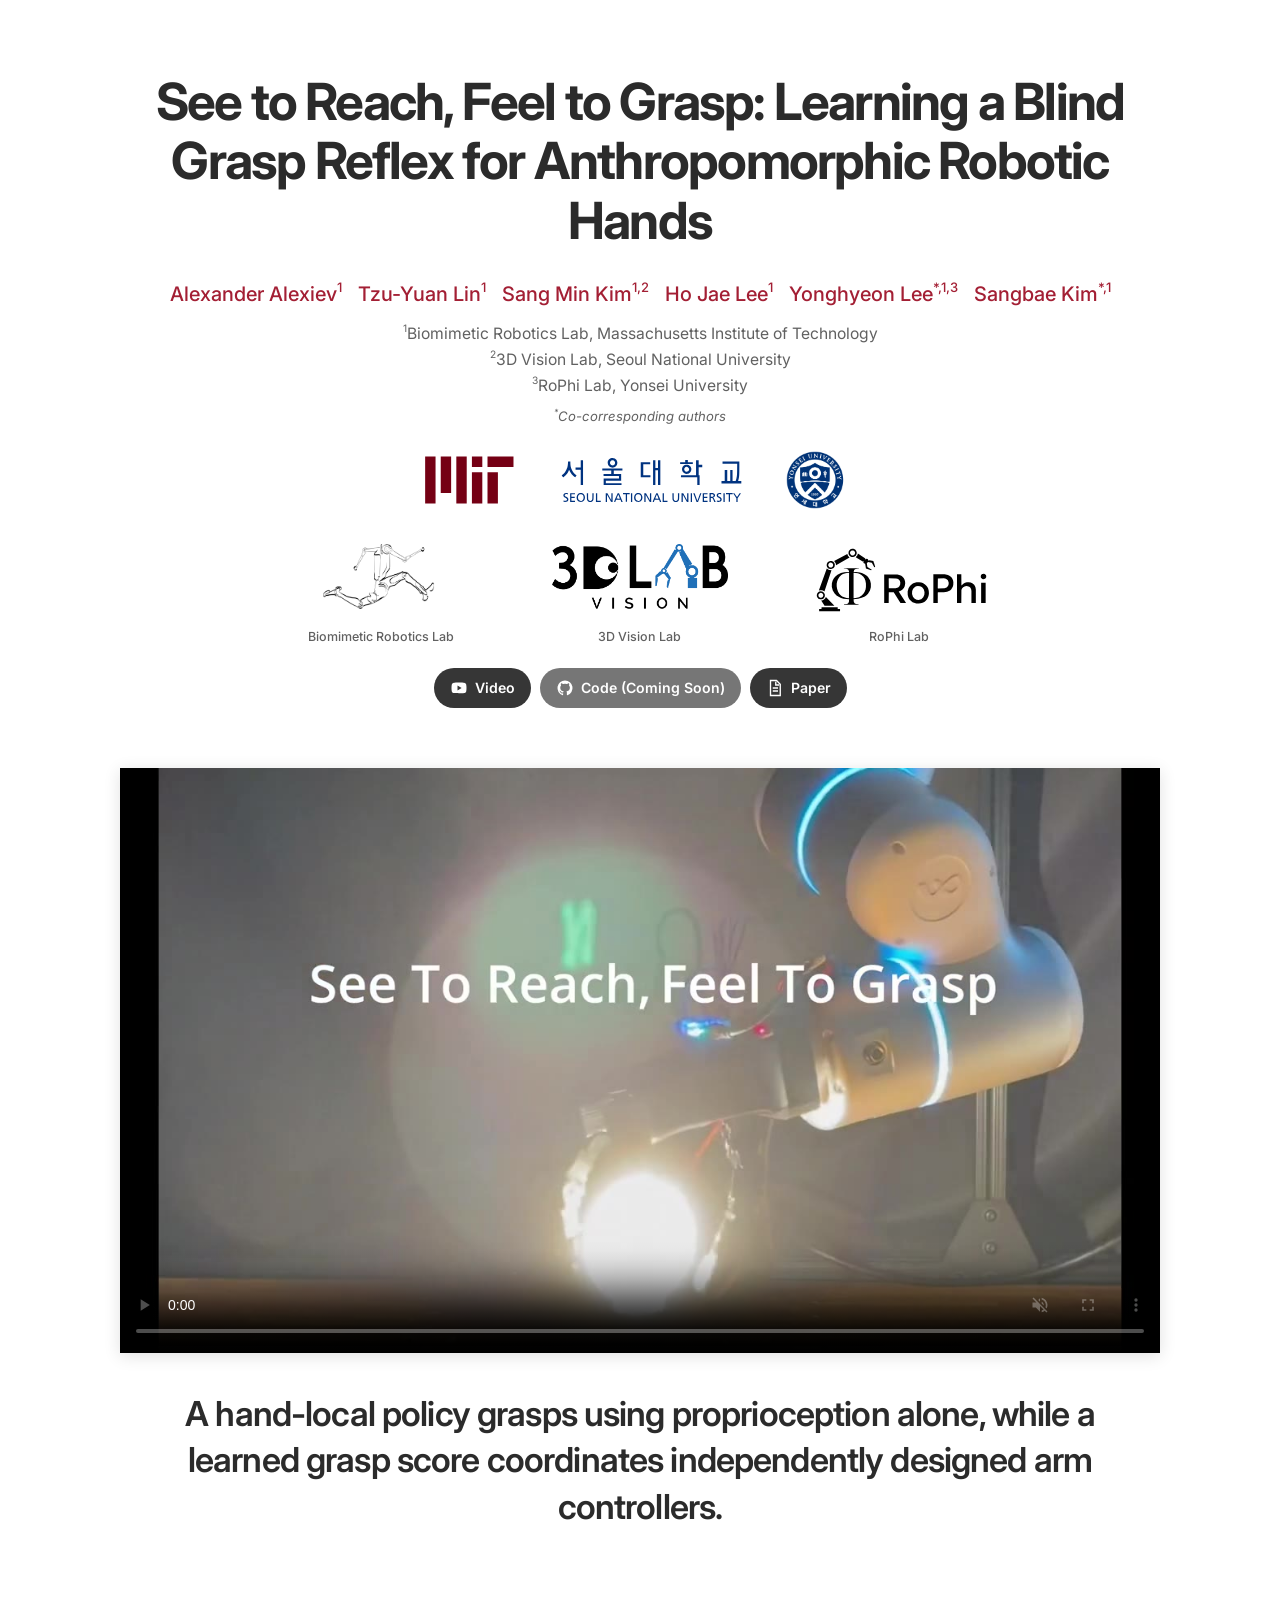
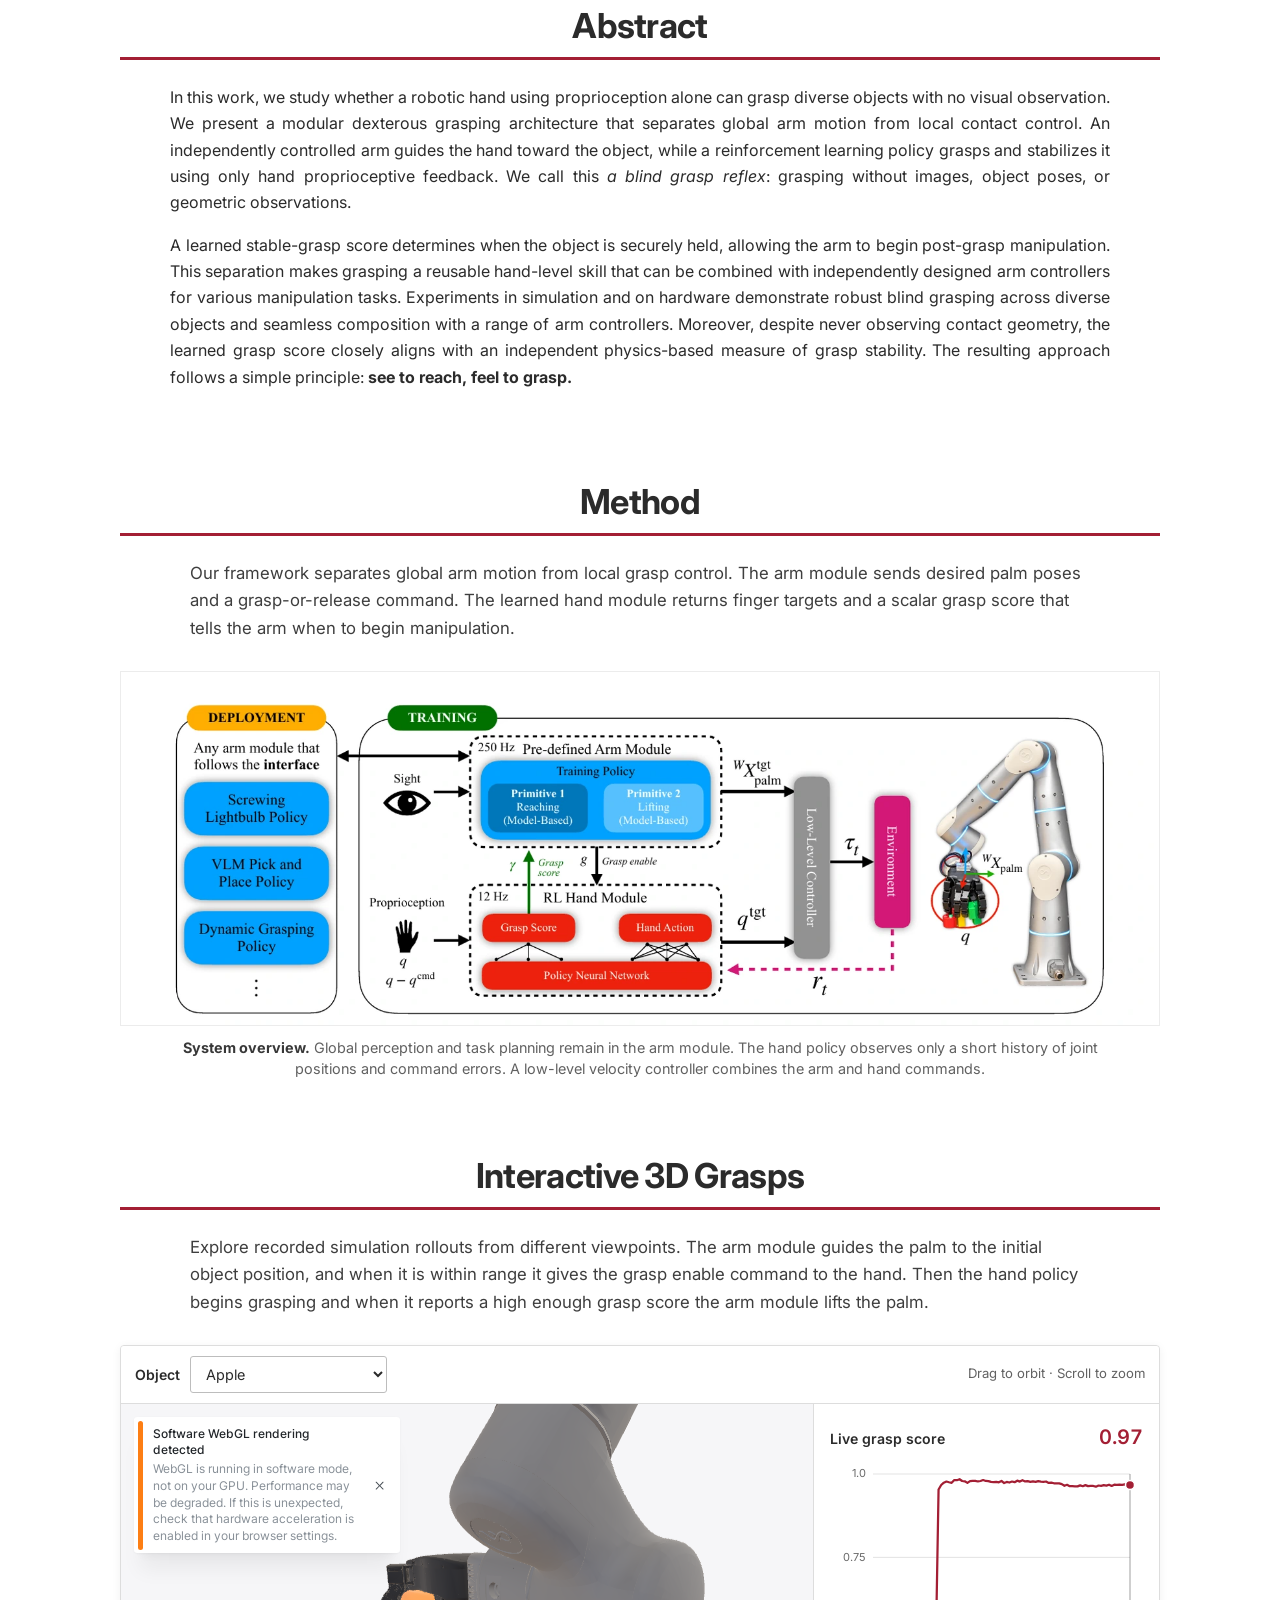
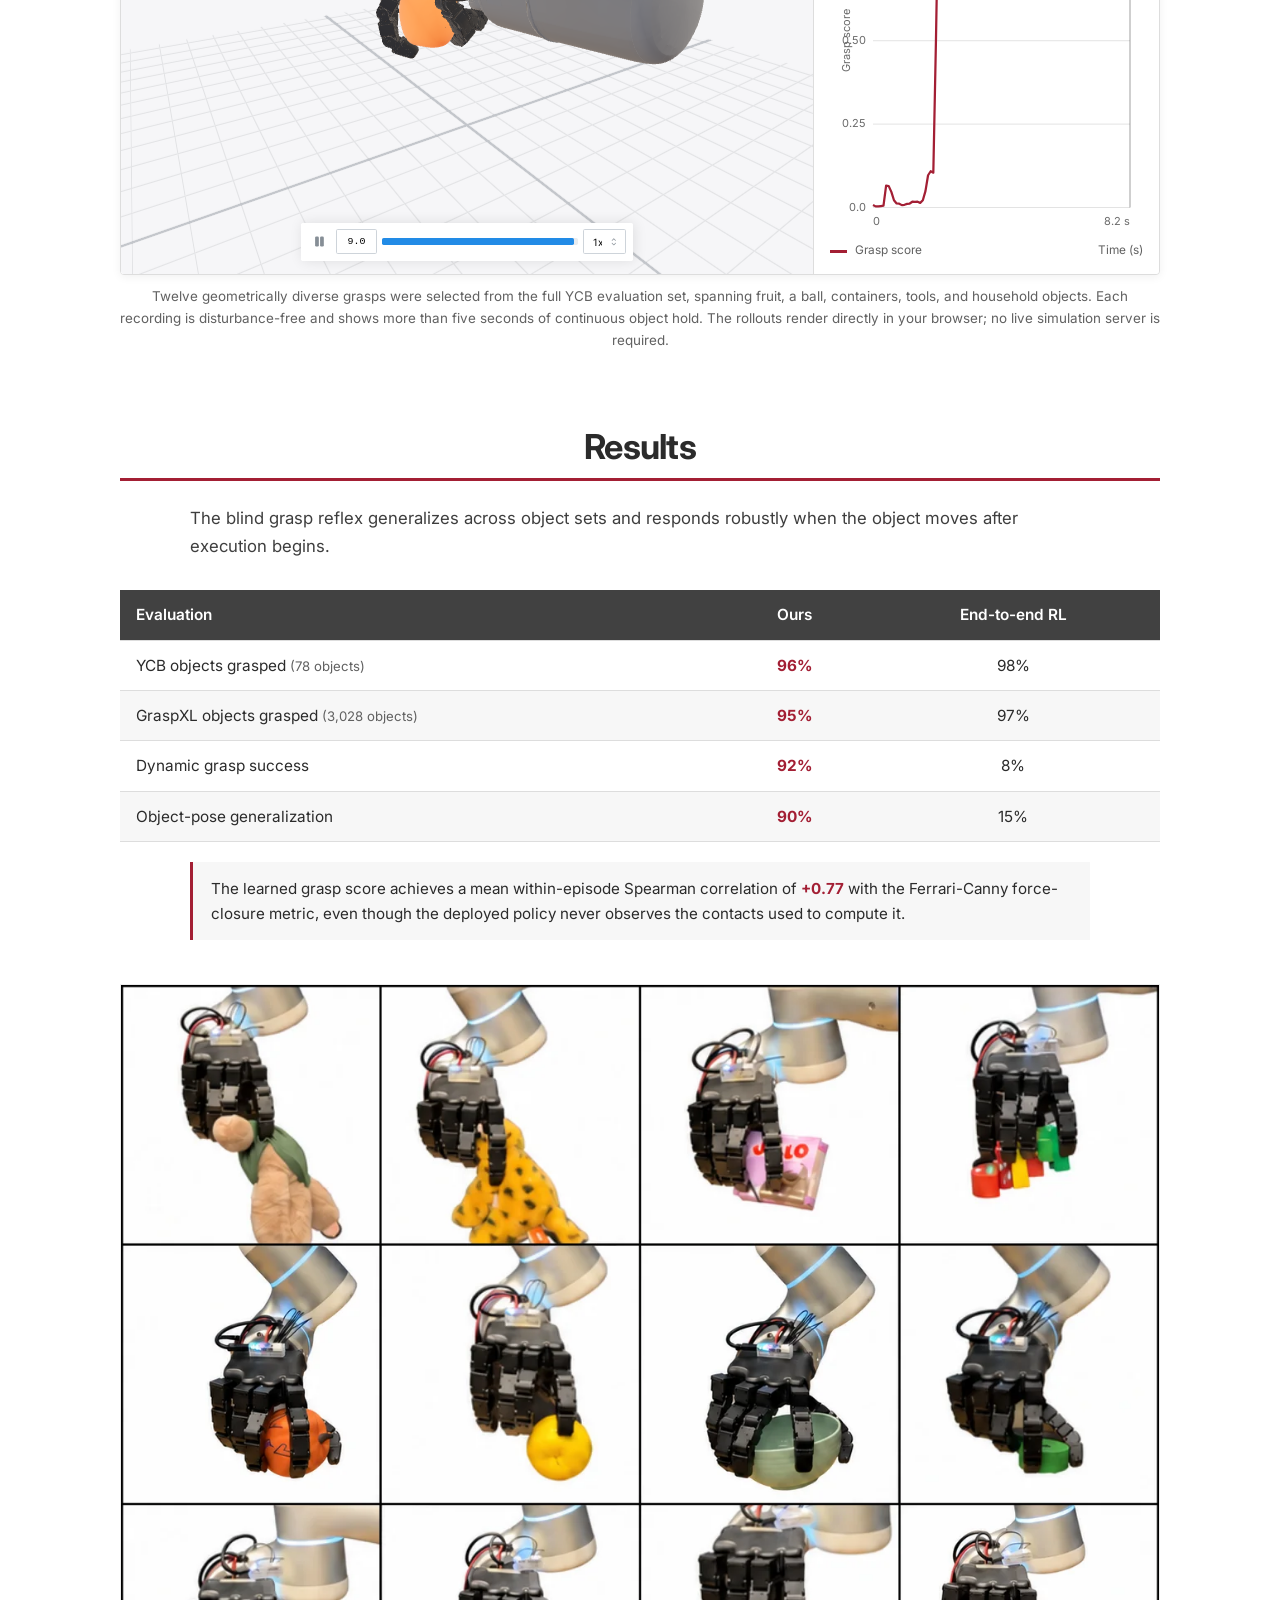
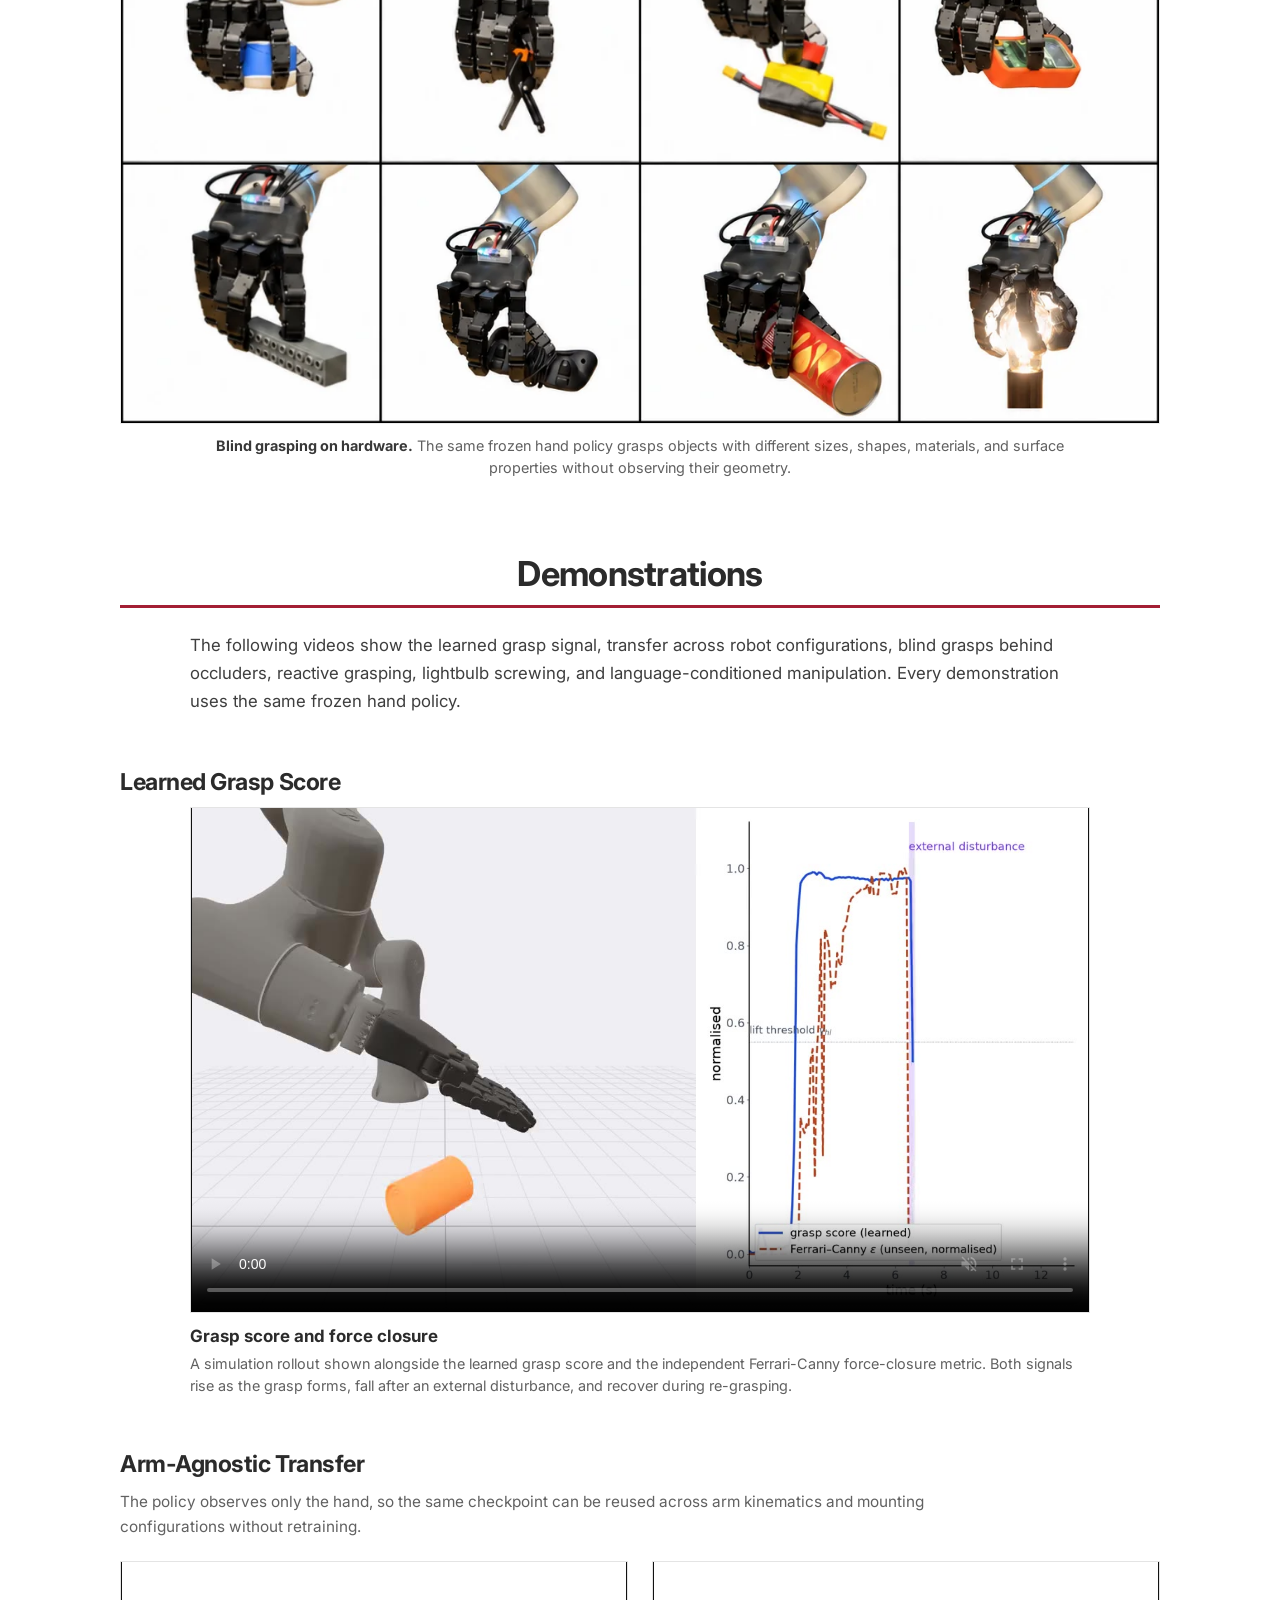
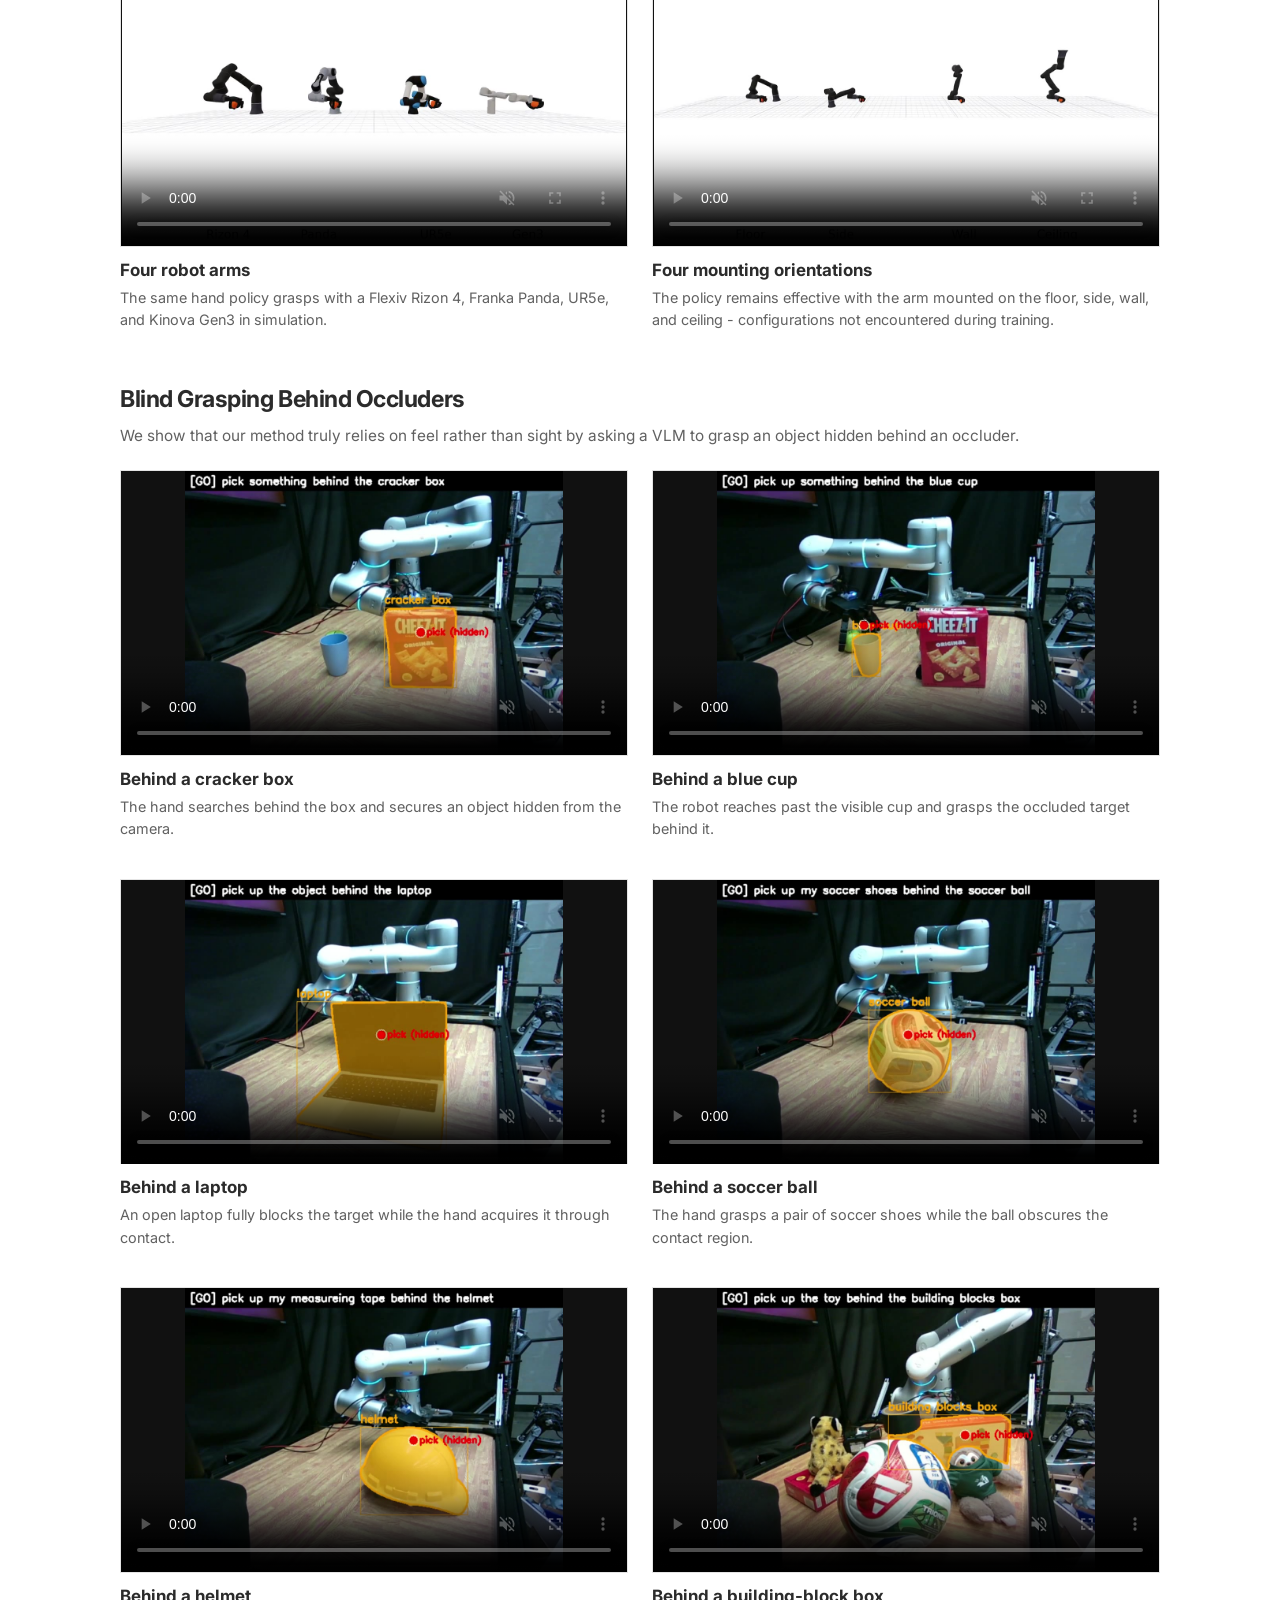
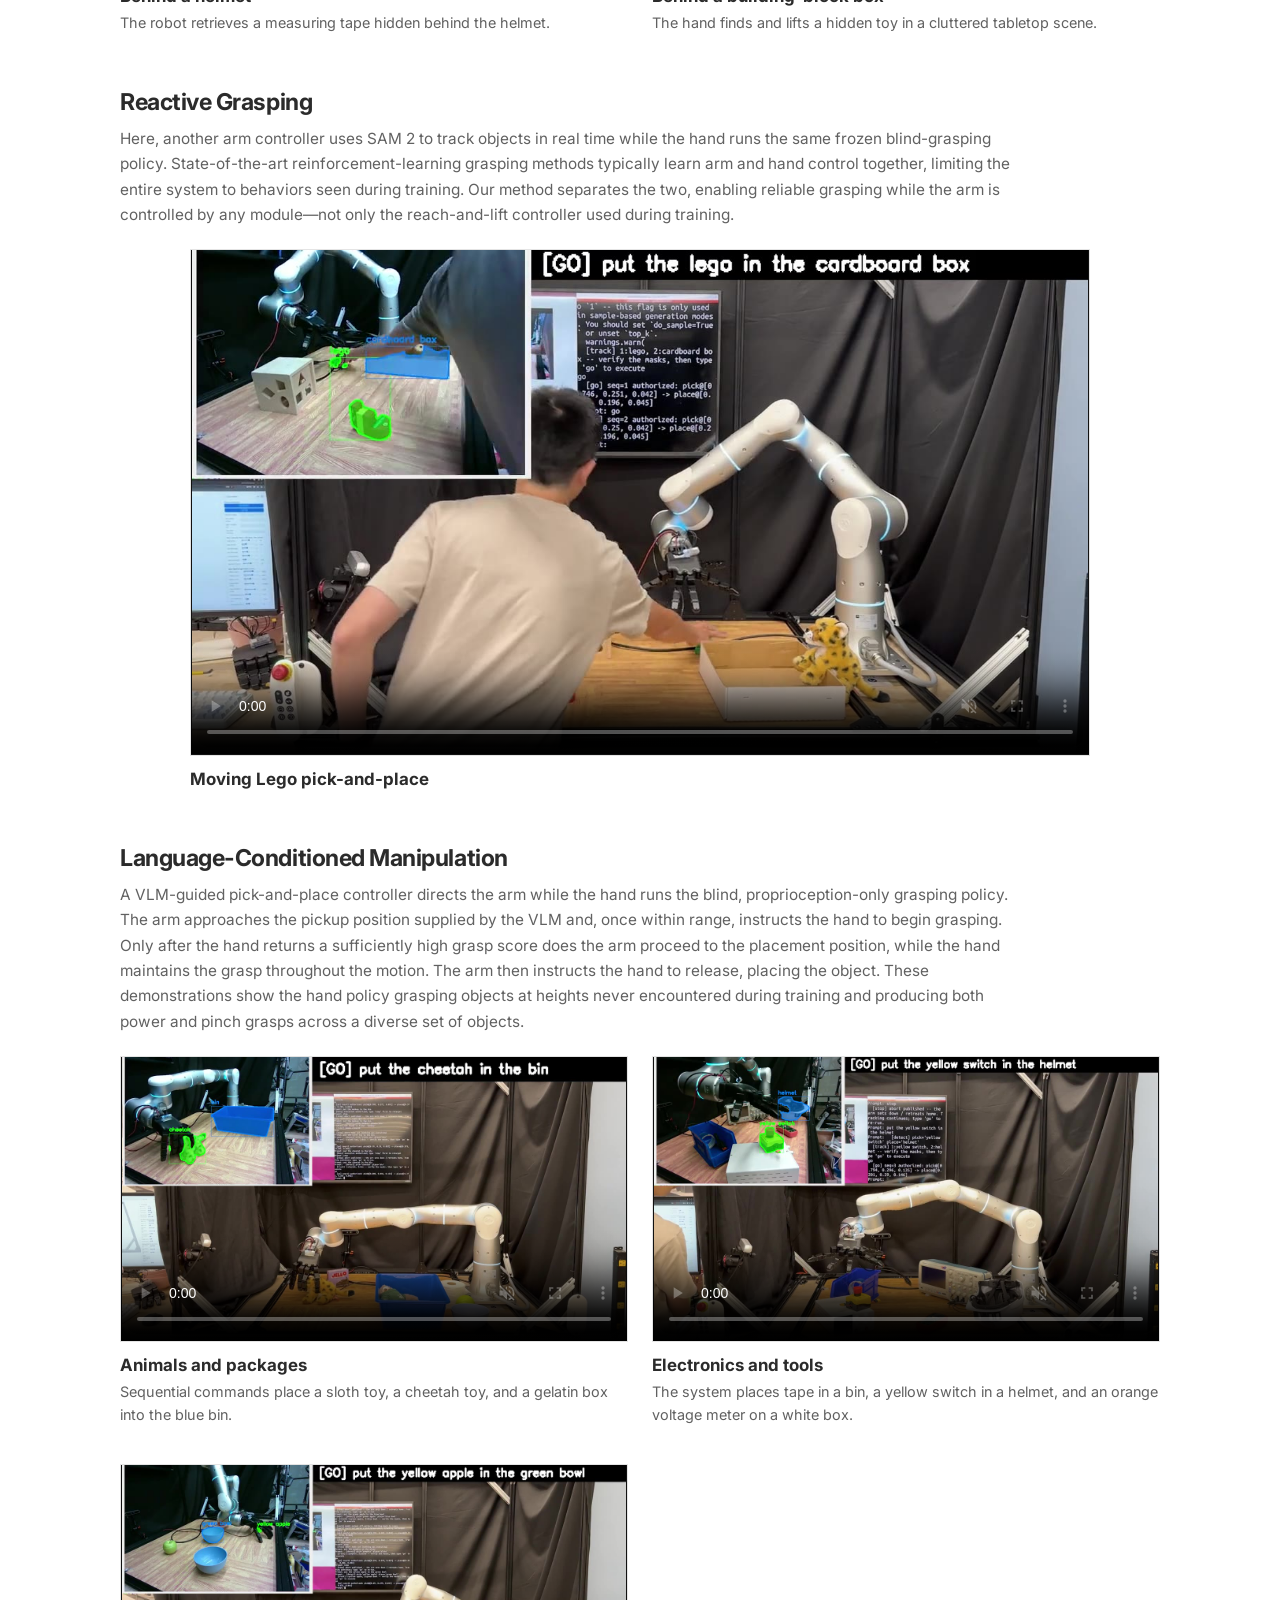
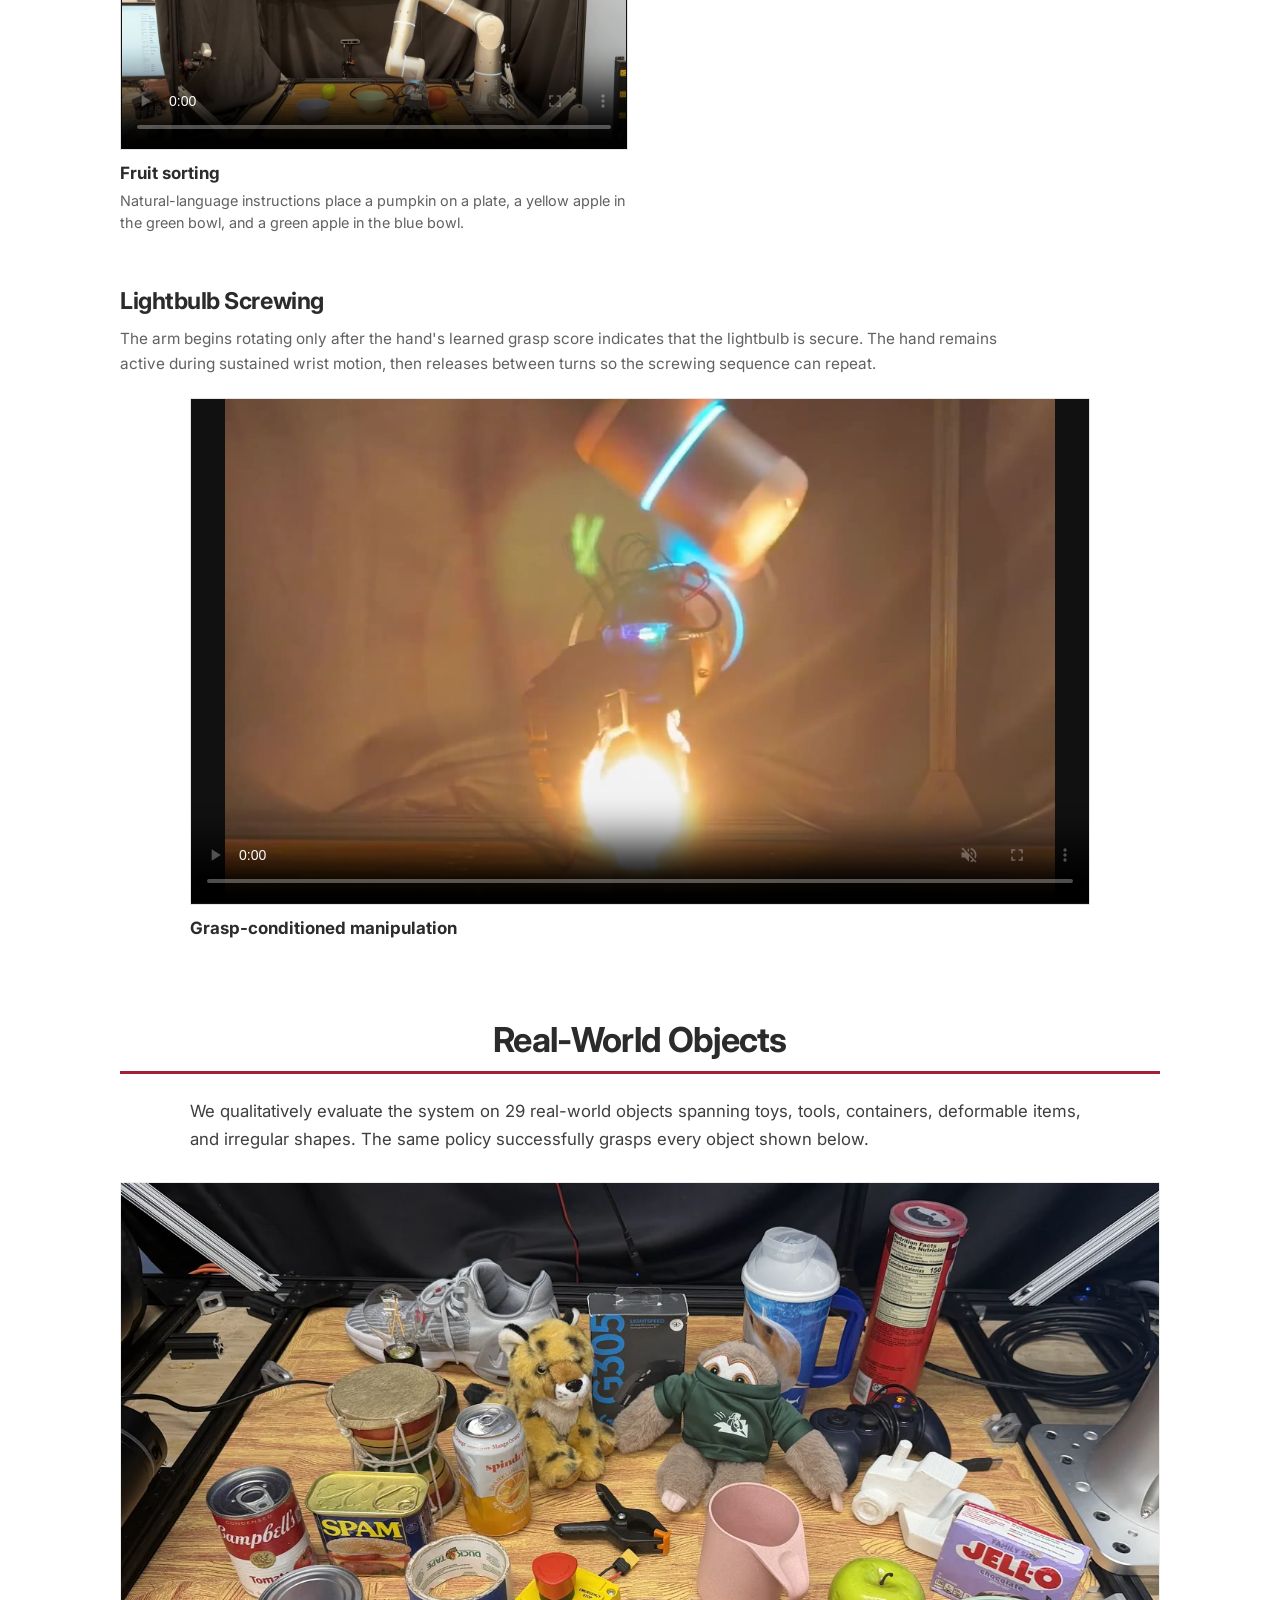
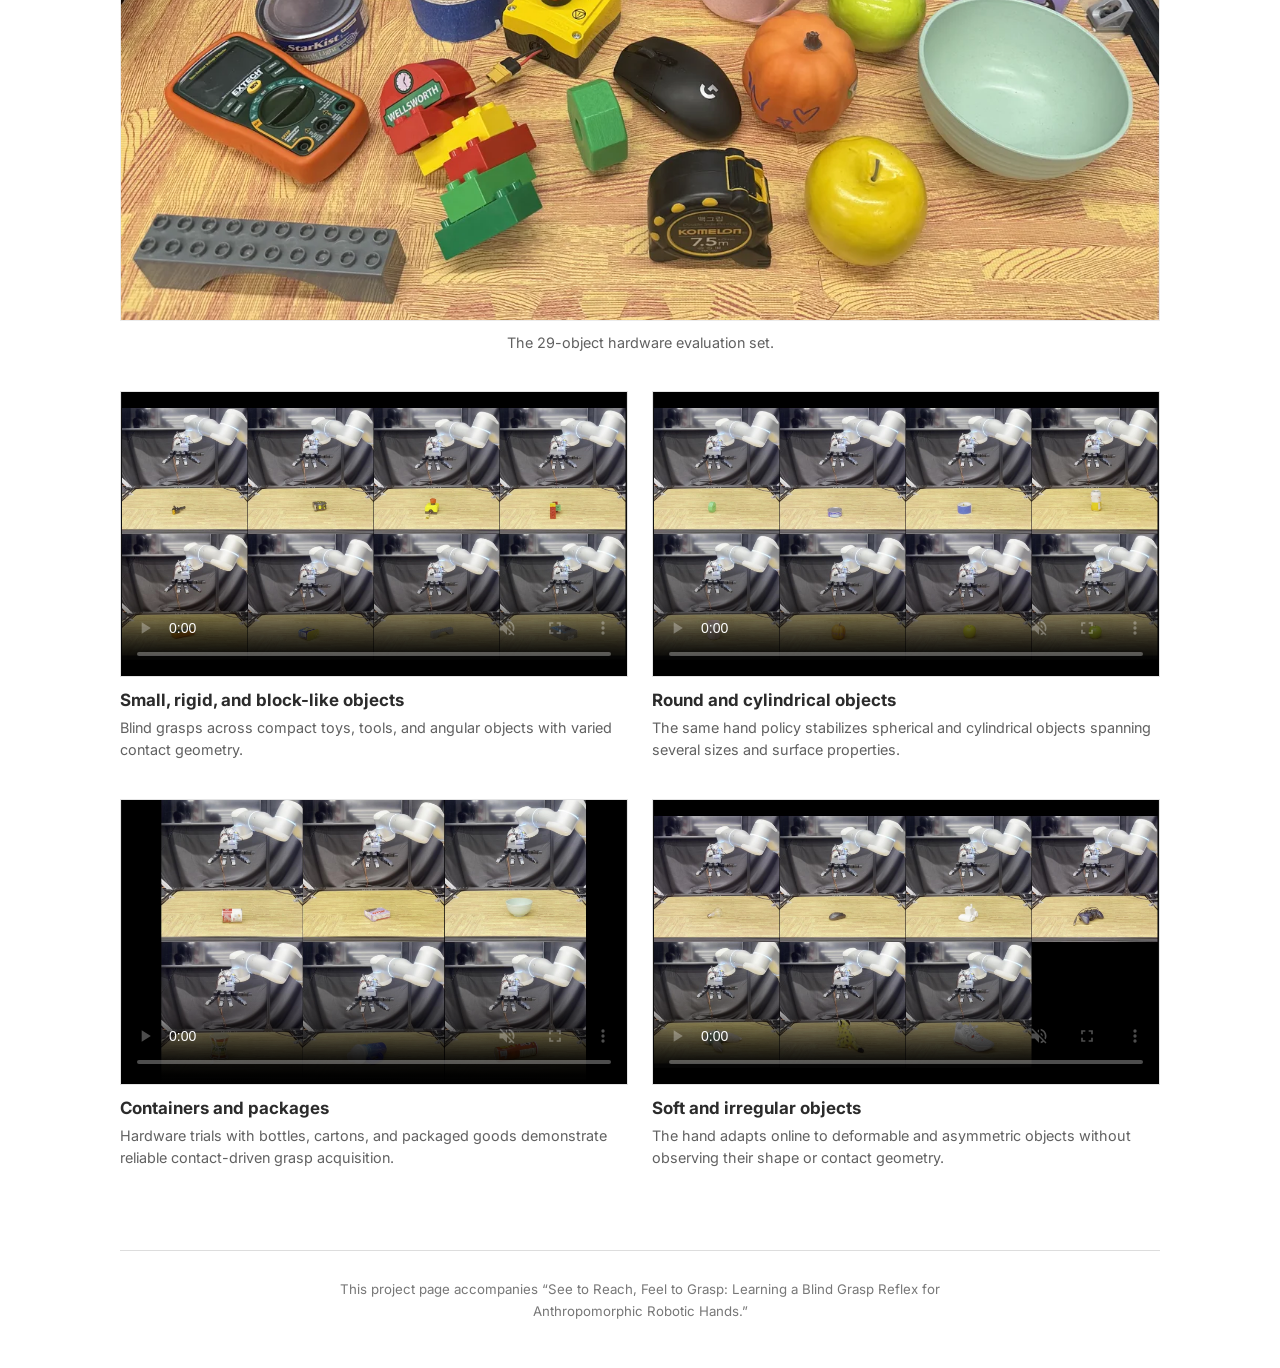
==== commit 1612853e: "Autoplay demonstration videos" ====
--- a/index.html
+++ b/index.html
@@ -98,9 +98,12 @@
       <section class="container teaser" id="project-video" aria-label="Project video">
         <div class="video-wrap">
           <video
+            autoplay
+            muted
+            loop
             controls
             playsinline
-            preload="metadata"
+            preload="auto"
             poster="assets/project-video.jpg"
             aria-label="See to Reach, Feel to Grasp project video"
           >
@@ -296,7 +299,7 @@
         <section class="demo-group" aria-labelledby="score-demo-title">
           <h3 class="demo-group-title" id="score-demo-title">Learned Grasp Score</h3>
           <article class="demo-card demo-card-wide">
-            <video controls playsinline preload="metadata" poster="assets/videos/grasp-score.jpg">
+            <video autoplay muted loop controls playsinline preload="auto" poster="assets/videos/grasp-score.jpg">
               <source src="assets/videos/grasp-score.mp4" type="video/mp4" />
             </video>
             <h4>Grasp score and force closure</h4>
@@ -316,7 +319,7 @@
           </p>
           <div class="demo-grid">
             <article class="demo-card">
-              <video controls playsinline preload="metadata" poster="assets/videos/arm-transfer.jpg">
+              <video autoplay muted loop controls playsinline preload="auto" poster="assets/videos/arm-transfer.jpg">
                 <source src="assets/videos/arm-transfer.mp4" type="video/mp4" />
               </video>
               <h4>Four robot arms</h4>
@@ -326,7 +329,7 @@
               </p>
             </article>
             <article class="demo-card">
-              <video controls playsinline preload="metadata" poster="assets/videos/mount-transfer.jpg">
+              <video autoplay muted loop controls playsinline preload="auto" poster="assets/videos/mount-transfer.jpg">
                 <source src="assets/videos/mount-transfer.mp4" type="video/mp4" />
               </video>
               <h4>Four mounting orientations</h4>
@@ -346,42 +349,42 @@
           </p>
           <div class="demo-grid">
             <article class="demo-card">
-              <video controls playsinline preload="metadata" poster="assets/videos/hidden-cracker-box.jpg">
+              <video autoplay muted loop controls playsinline preload="auto" poster="assets/videos/hidden-cracker-box.jpg">
                 <source src="assets/videos/hidden-cracker-box.mp4" type="video/mp4" />
               </video>
               <h4>Behind a cracker box</h4>
               <p>The hand searches behind the box and secures an object hidden from the camera.</p>
             </article>
             <article class="demo-card">
-              <video controls playsinline preload="metadata" poster="assets/videos/hidden-blue-cup.jpg">
+              <video autoplay muted loop controls playsinline preload="auto" poster="assets/videos/hidden-blue-cup.jpg">
                 <source src="assets/videos/hidden-blue-cup.mp4" type="video/mp4" />
               </video>
               <h4>Behind a blue cup</h4>
               <p>The robot reaches past the visible cup and grasps the occluded target behind it.</p>
             </article>
             <article class="demo-card">
-              <video controls playsinline preload="metadata" poster="assets/videos/hidden-laptop.jpg">
+              <video autoplay muted loop controls playsinline preload="auto" poster="assets/videos/hidden-laptop.jpg">
                 <source src="assets/videos/hidden-laptop.mp4" type="video/mp4" />
               </video>
               <h4>Behind a laptop</h4>
               <p>An open laptop fully blocks the target while the hand acquires it through contact.</p>
             </article>
             <article class="demo-card">
-              <video controls playsinline preload="metadata" poster="assets/videos/hidden-soccer-ball.jpg">
+              <video autoplay muted loop controls playsinline preload="auto" poster="assets/videos/hidden-soccer-ball.jpg">
                 <source src="assets/videos/hidden-soccer-ball.mp4" type="video/mp4" />
               </video>
               <h4>Behind a soccer ball</h4>
               <p>The hand grasps a pair of soccer shoes while the ball obscures the contact region.</p>
             </article>
             <article class="demo-card">
-              <video controls playsinline preload="metadata" poster="assets/videos/hidden-helmet.jpg">
+              <video autoplay muted loop controls playsinline preload="auto" poster="assets/videos/hidden-helmet.jpg">
                 <source src="assets/videos/hidden-helmet.mp4" type="video/mp4" />
               </video>
               <h4>Behind a helmet</h4>
               <p>The robot retrieves a measuring tape hidden behind the helmet.</p>
             </article>
             <article class="demo-card">
-              <video controls playsinline preload="metadata" poster="assets/videos/hidden-blocks-box.jpg">
+              <video autoplay muted loop controls playsinline preload="auto" poster="assets/videos/hidden-blocks-box.jpg">
                 <source src="assets/videos/hidden-blocks-box.mp4" type="video/mp4" />
               </video>
               <h4>Behind a building-block box</h4>
@@ -401,7 +404,7 @@
             controller used during training.
           </p>
           <article class="demo-card demo-card-wide">
-            <video controls playsinline preload="metadata" poster="assets/videos/reactive-lego.jpg">
+            <video autoplay muted loop controls playsinline preload="auto" poster="assets/videos/reactive-lego.jpg">
               <source src="assets/videos/reactive-lego.mp4" type="video/mp4" />
             </video>
             <h4>Moving Lego pick-and-place</h4>
@@ -422,7 +425,7 @@
           </p>
           <div class="demo-grid">
             <article class="demo-card">
-              <video controls playsinline preload="metadata" poster="assets/videos/vlm-animals.jpg">
+              <video autoplay muted loop controls playsinline preload="auto" poster="assets/videos/vlm-animals.jpg">
                 <source src="assets/videos/vlm-animals.mp4" type="video/mp4" />
               </video>
               <h4>Animals and packages</h4>
@@ -432,7 +435,7 @@
               </p>
             </article>
             <article class="demo-card">
-              <video controls playsinline preload="metadata" poster="assets/videos/vlm-electronics.jpg">
+              <video autoplay muted loop controls playsinline preload="auto" poster="assets/videos/vlm-electronics.jpg">
                 <source src="assets/videos/vlm-electronics.mp4" type="video/mp4" />
               </video>
               <h4>Electronics and tools</h4>
@@ -442,7 +445,7 @@
               </p>
             </article>
             <article class="demo-card">
-              <video controls playsinline preload="metadata" poster="assets/videos/vlm-fruit.jpg">
+              <video autoplay muted loop controls playsinline preload="auto" poster="assets/videos/vlm-fruit.jpg">
                 <source src="assets/videos/vlm-fruit.mp4" type="video/mp4" />
               </video>
               <h4>Fruit sorting</h4>
@@ -462,7 +465,7 @@
             releases between turns so the screwing sequence can repeat.
           </p>
           <article class="demo-card demo-card-wide">
-            <video controls playsinline preload="metadata" poster="assets/videos/lightbulb-screwing.jpg">
+            <video autoplay muted loop controls playsinline preload="auto" poster="assets/videos/lightbulb-screwing.jpg">
               <source src="assets/videos/lightbulb-screwing.mp4" type="video/mp4" />
             </video>
             <h4>Grasp-conditioned manipulation</h4>
@@ -487,7 +490,7 @@
         </figure>
         <div class="demo-grid hardware-video-grid">
           <article class="demo-card">
-            <video controls playsinline preload="metadata" poster="assets/videos/realworld-small-rigid.jpg">
+            <video autoplay muted loop controls playsinline preload="auto" poster="assets/videos/realworld-small-rigid.jpg">
               <source src="assets/videos/realworld-small-rigid.mp4" type="video/mp4" />
             </video>
             <h4>Small, rigid, and block-like objects</h4>
@@ -497,7 +500,7 @@
             </p>
           </article>
           <article class="demo-card">
-            <video controls playsinline preload="metadata" poster="assets/videos/realworld-round-cylindrical.jpg">
+            <video autoplay muted loop controls playsinline preload="auto" poster="assets/videos/realworld-round-cylindrical.jpg">
               <source src="assets/videos/realworld-round-cylindrical.mp4" type="video/mp4" />
             </video>
             <h4>Round and cylindrical objects</h4>
@@ -507,7 +510,7 @@
             </p>
           </article>
           <article class="demo-card">
-            <video controls playsinline preload="metadata" poster="assets/videos/realworld-containers-packages.jpg">
+            <video autoplay muted loop controls playsinline preload="auto" poster="assets/videos/realworld-containers-packages.jpg">
               <source src="assets/videos/realworld-containers-packages.mp4" type="video/mp4" />
             </video>
             <h4>Containers and packages</h4>
@@ -517,7 +520,7 @@
             </p>
           </article>
           <article class="demo-card">
-            <video controls playsinline preload="metadata" poster="assets/videos/realworld-soft-irregular.jpg">
+            <video autoplay muted loop controls playsinline preload="auto" poster="assets/videos/realworld-soft-irregular.jpg">
               <source src="assets/videos/realworld-soft-irregular.mp4" type="video/mp4" />
             </video>
             <h4>Soft and irregular objects</h4>
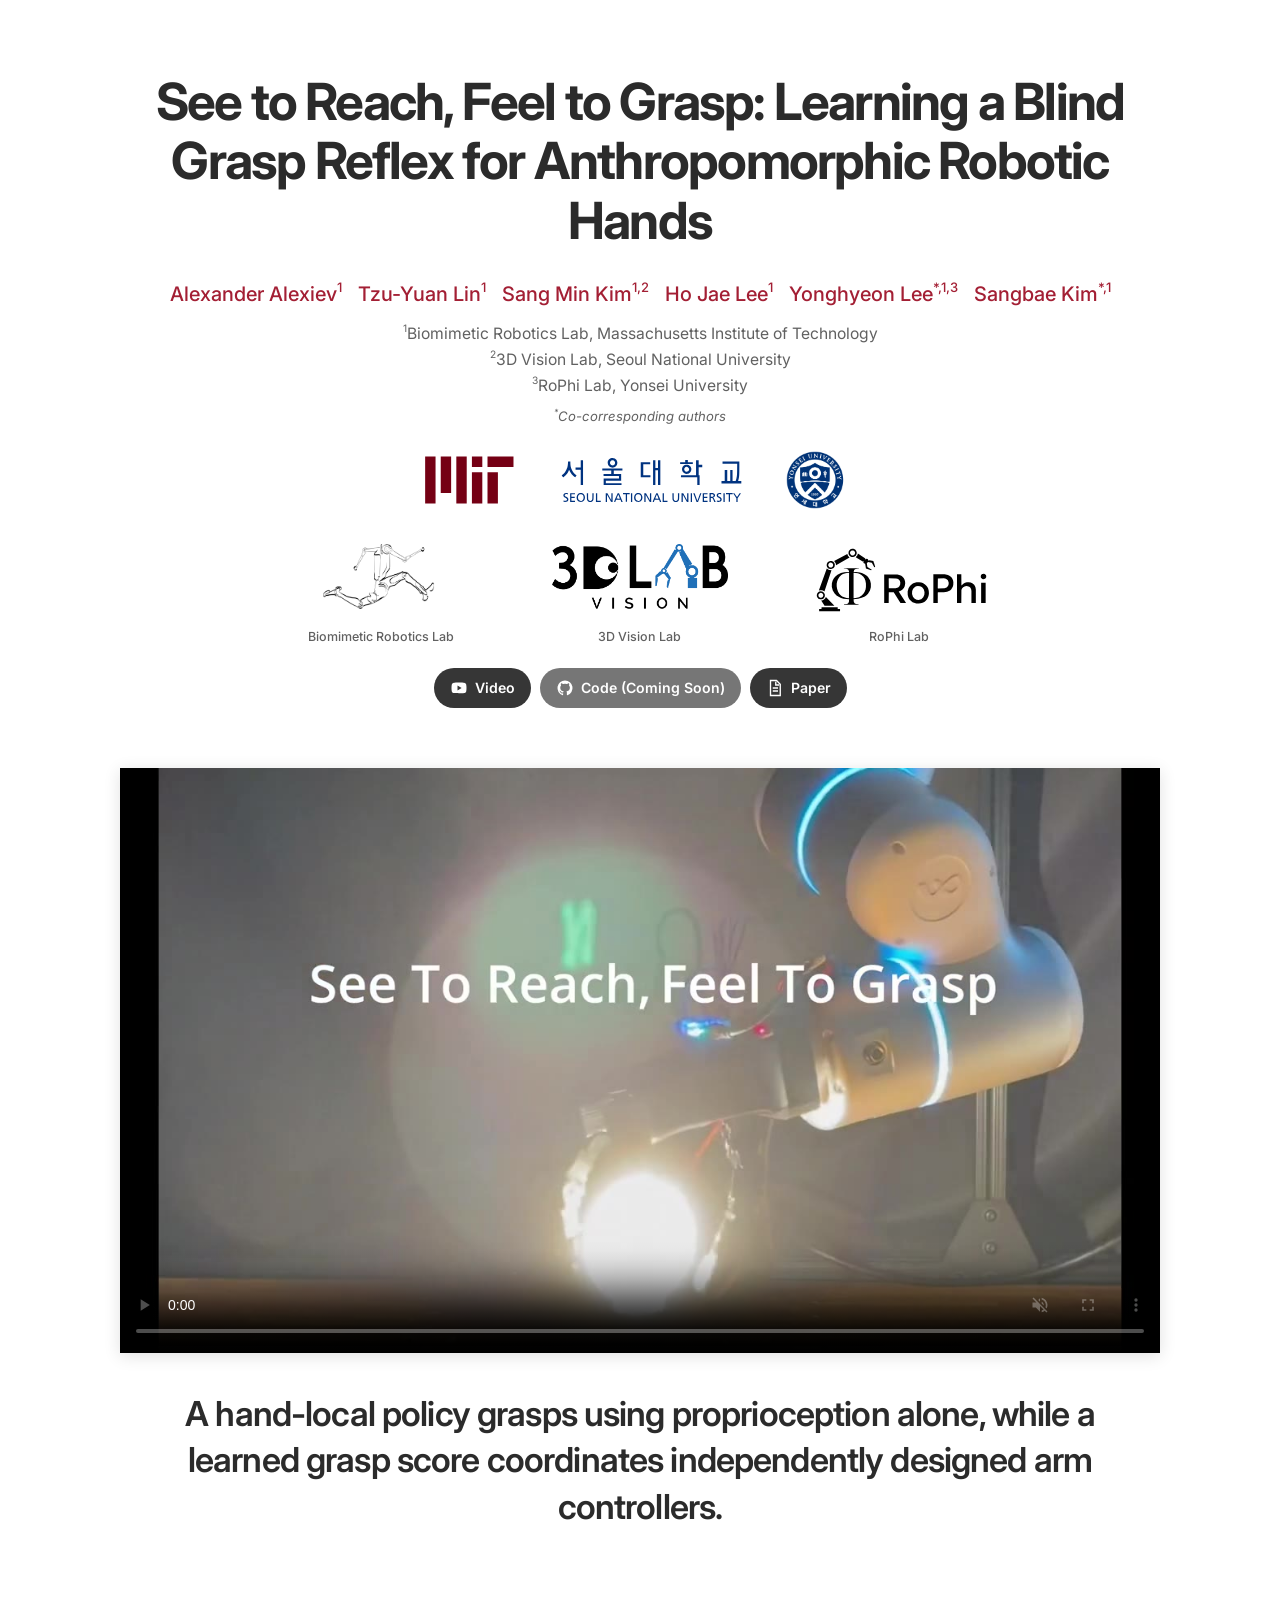
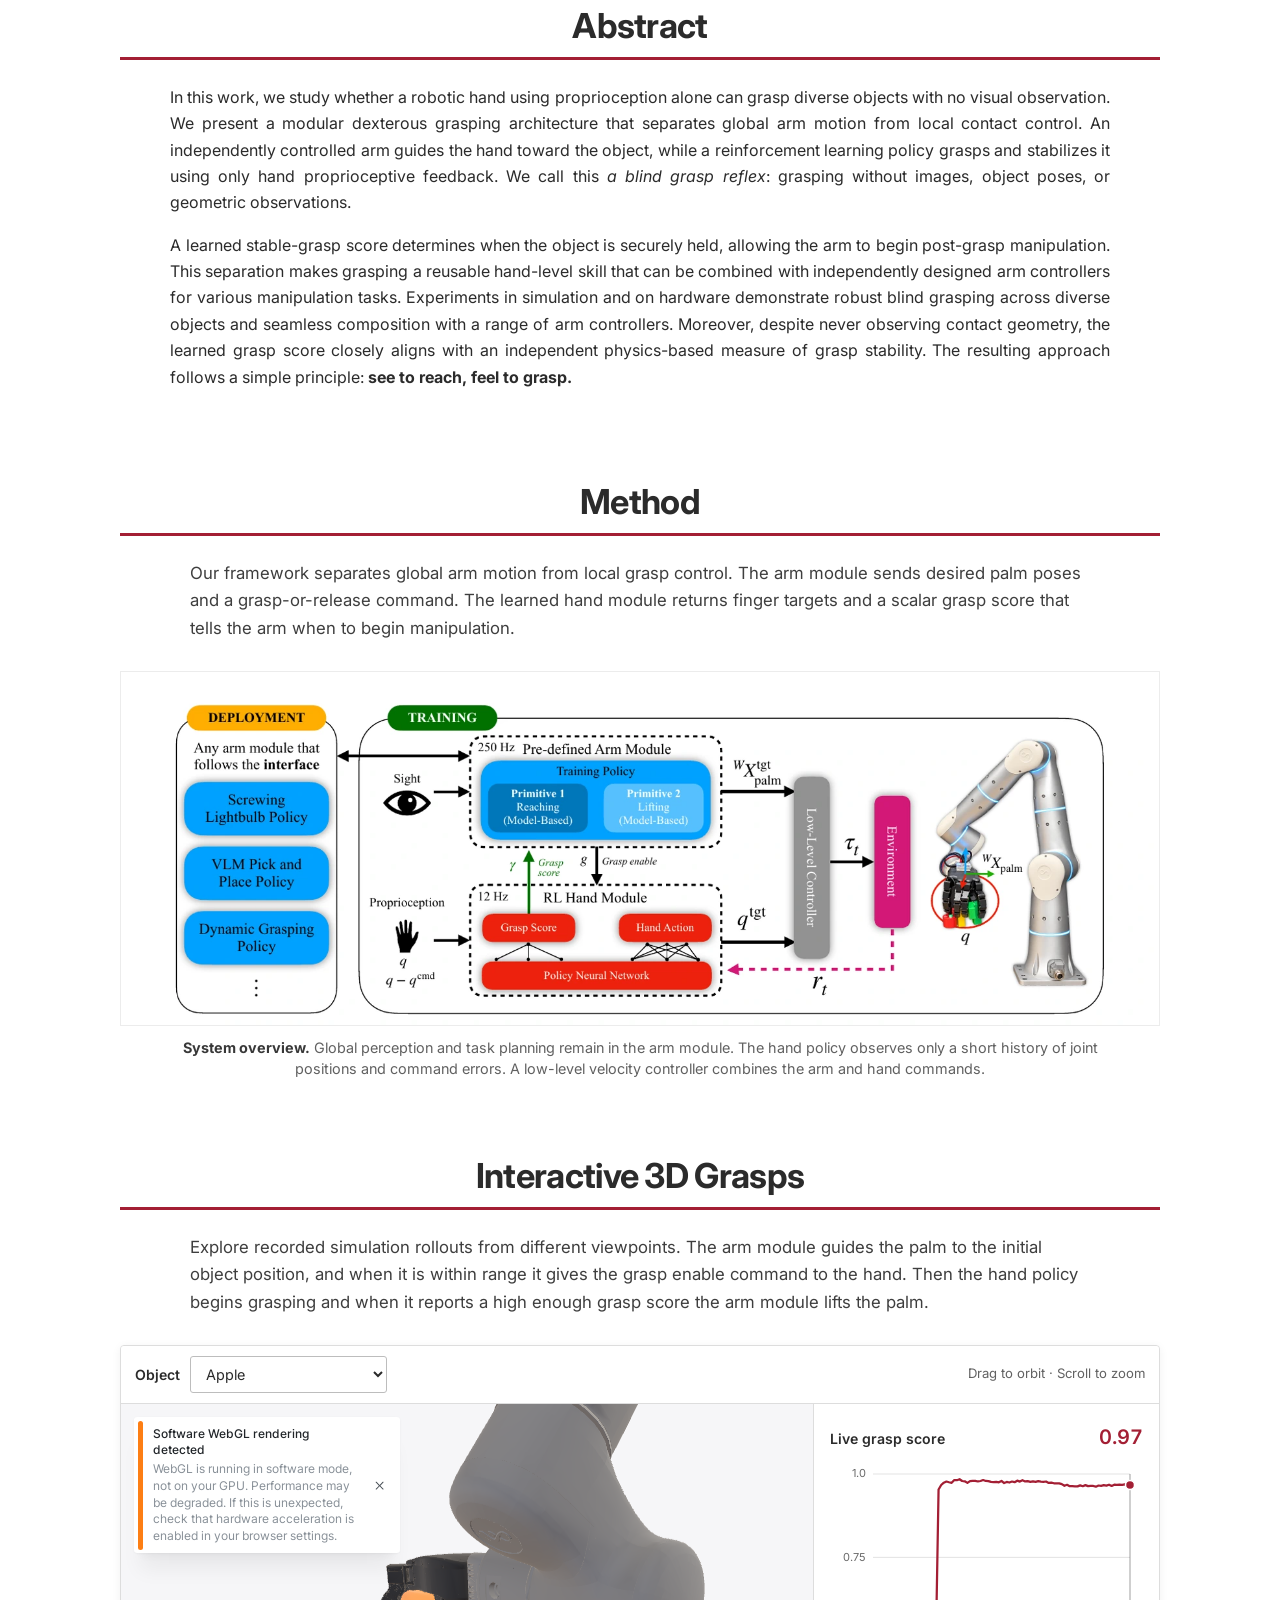
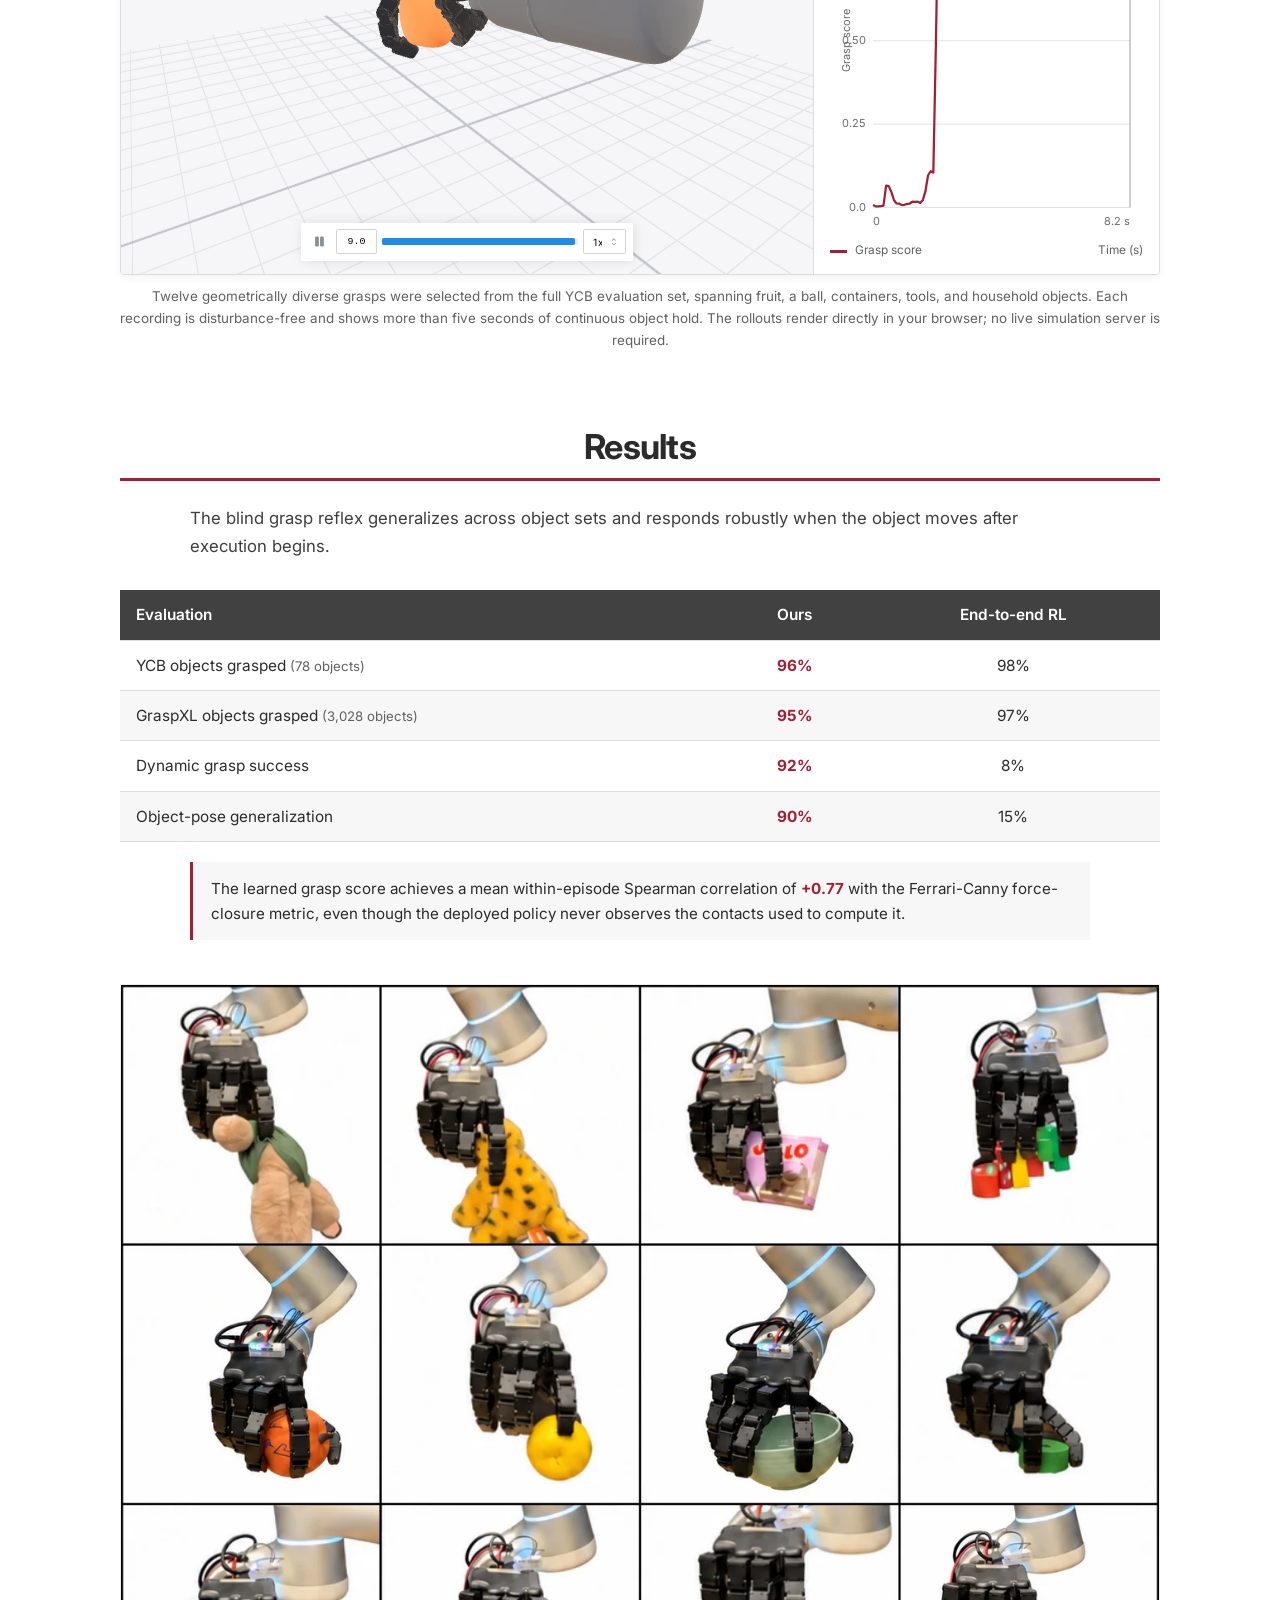
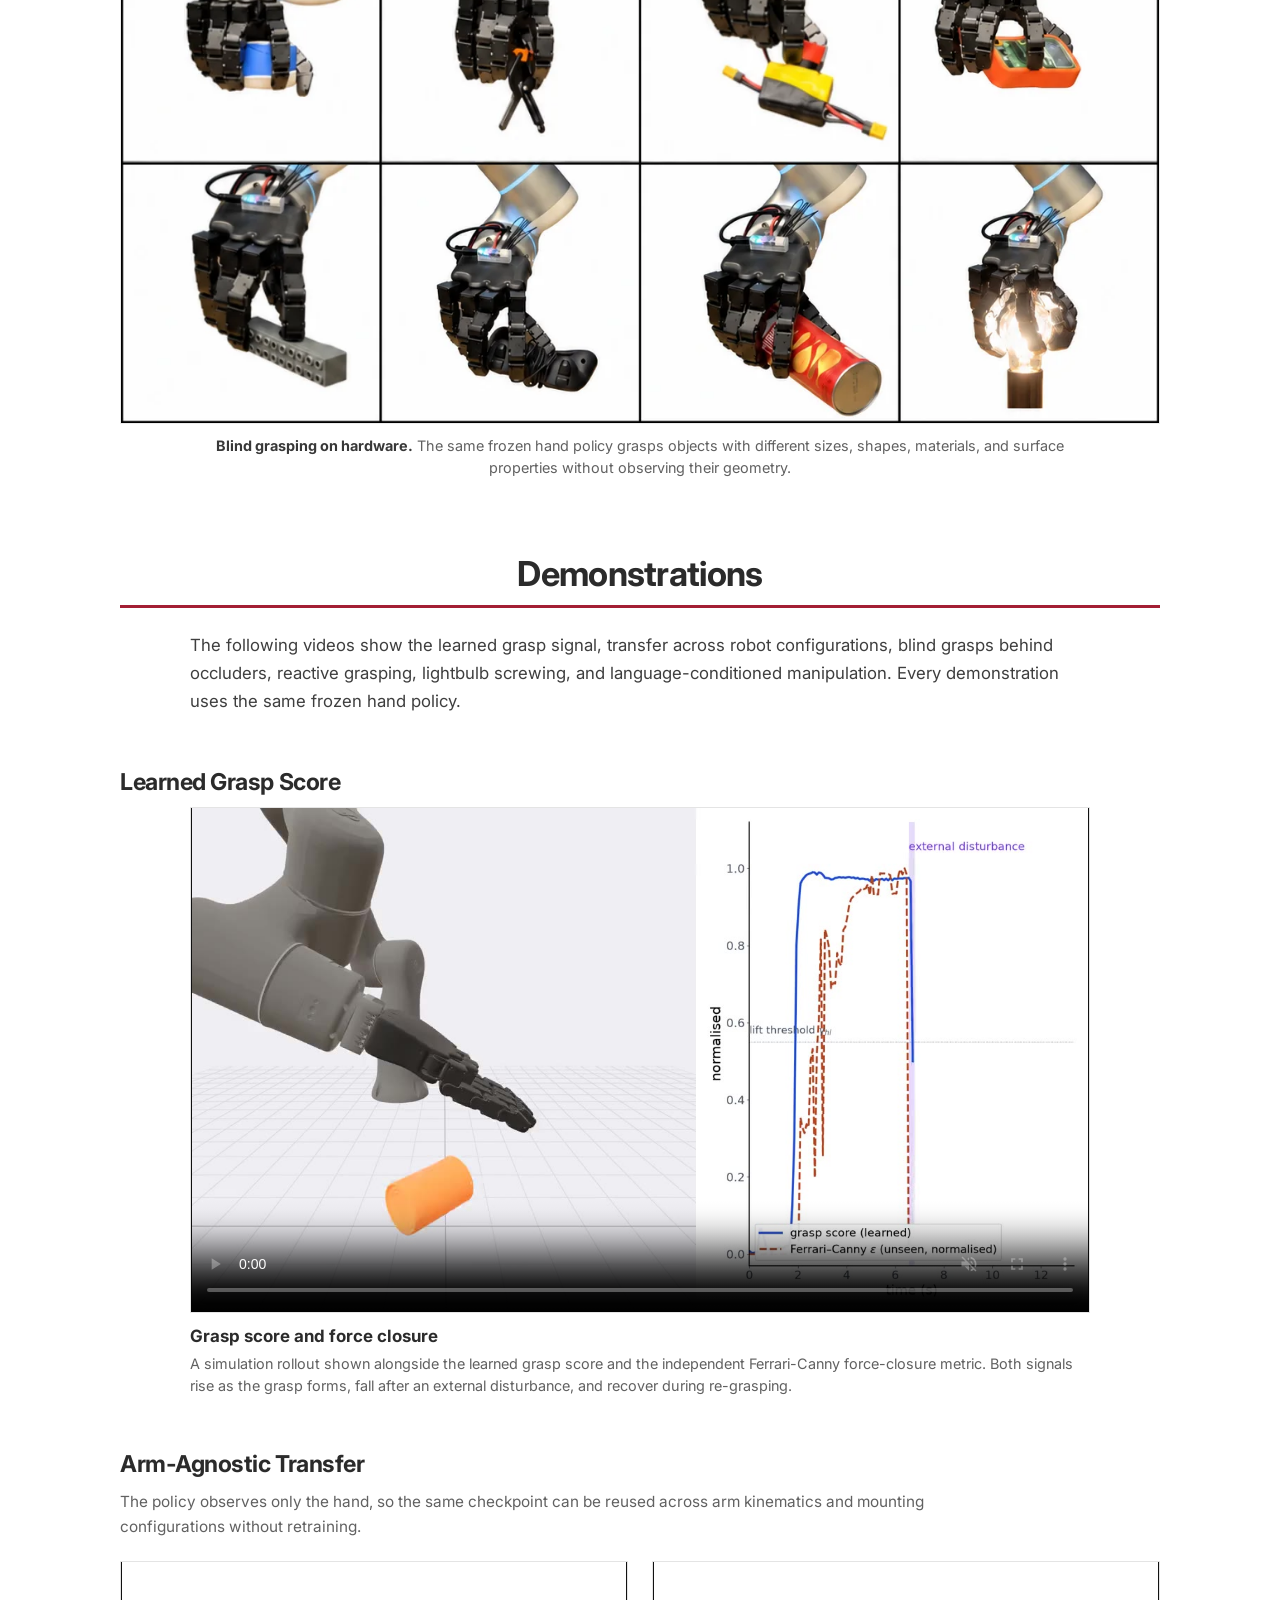
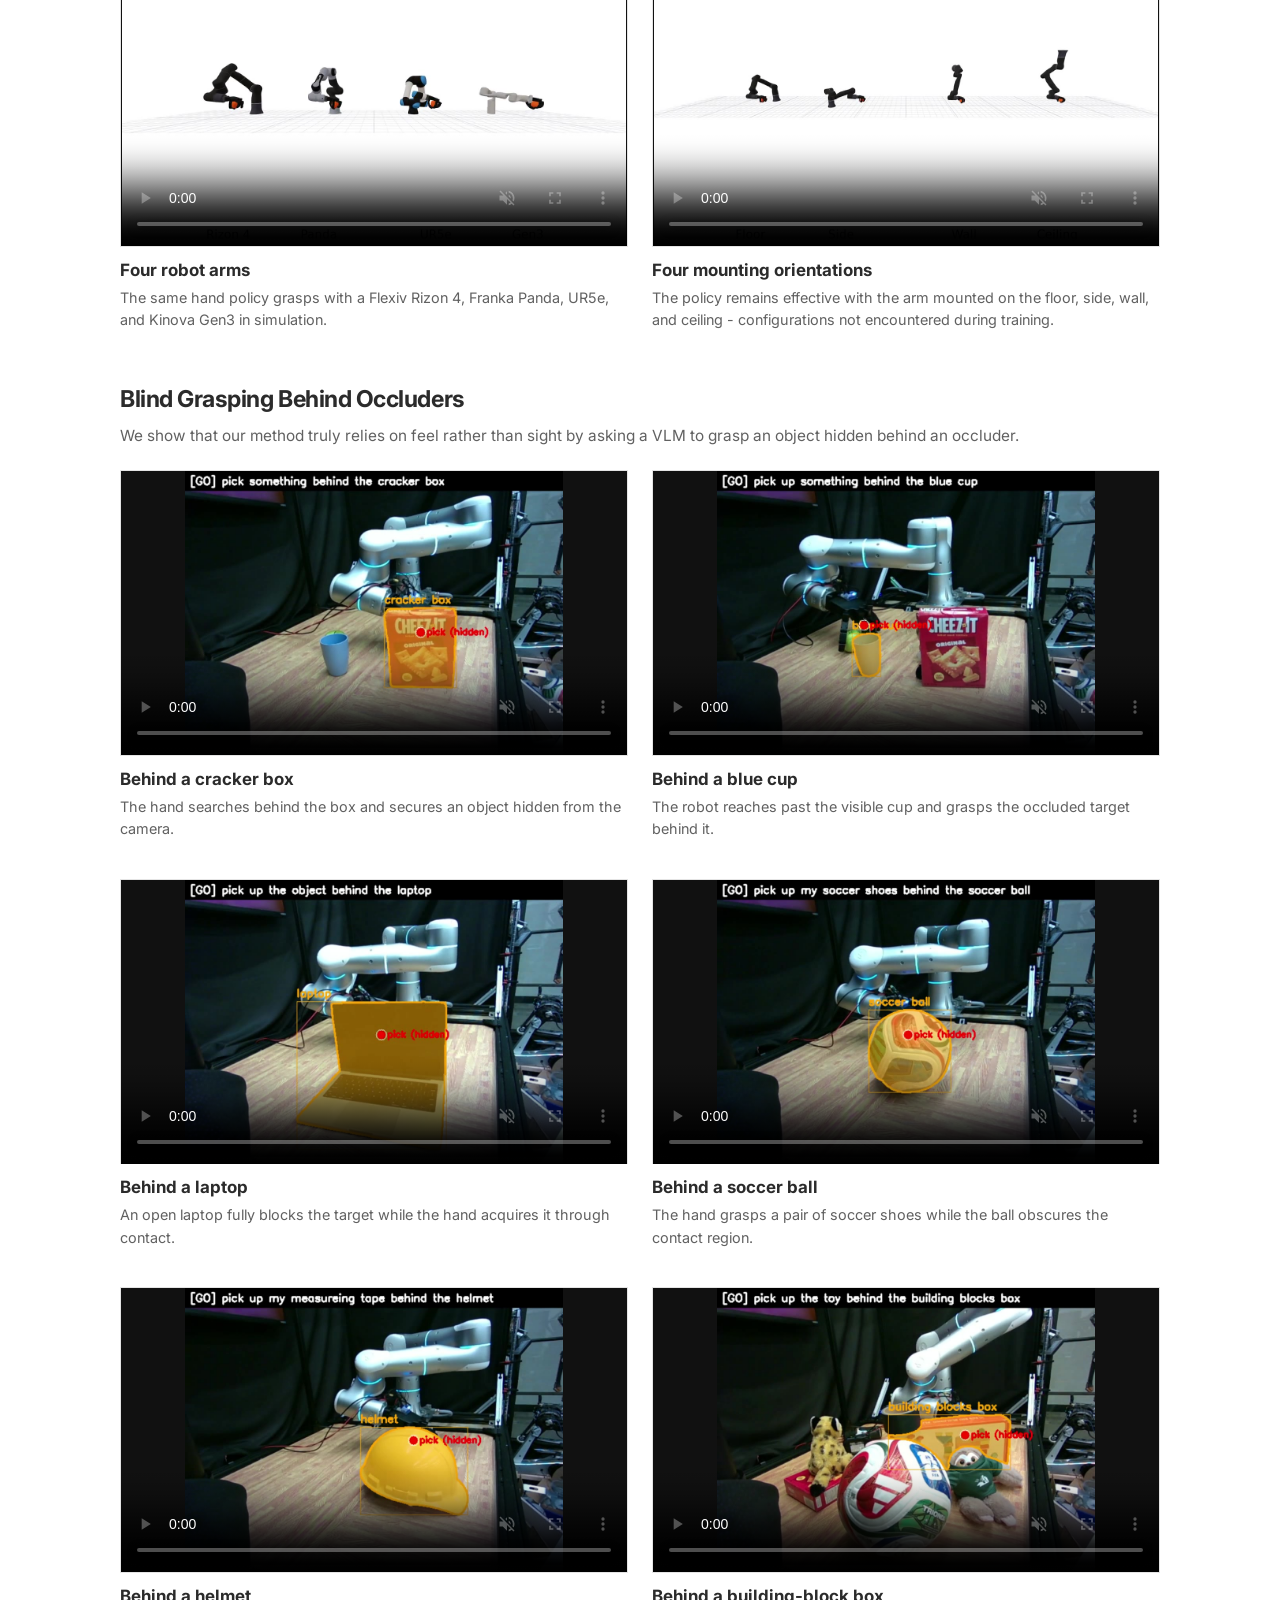
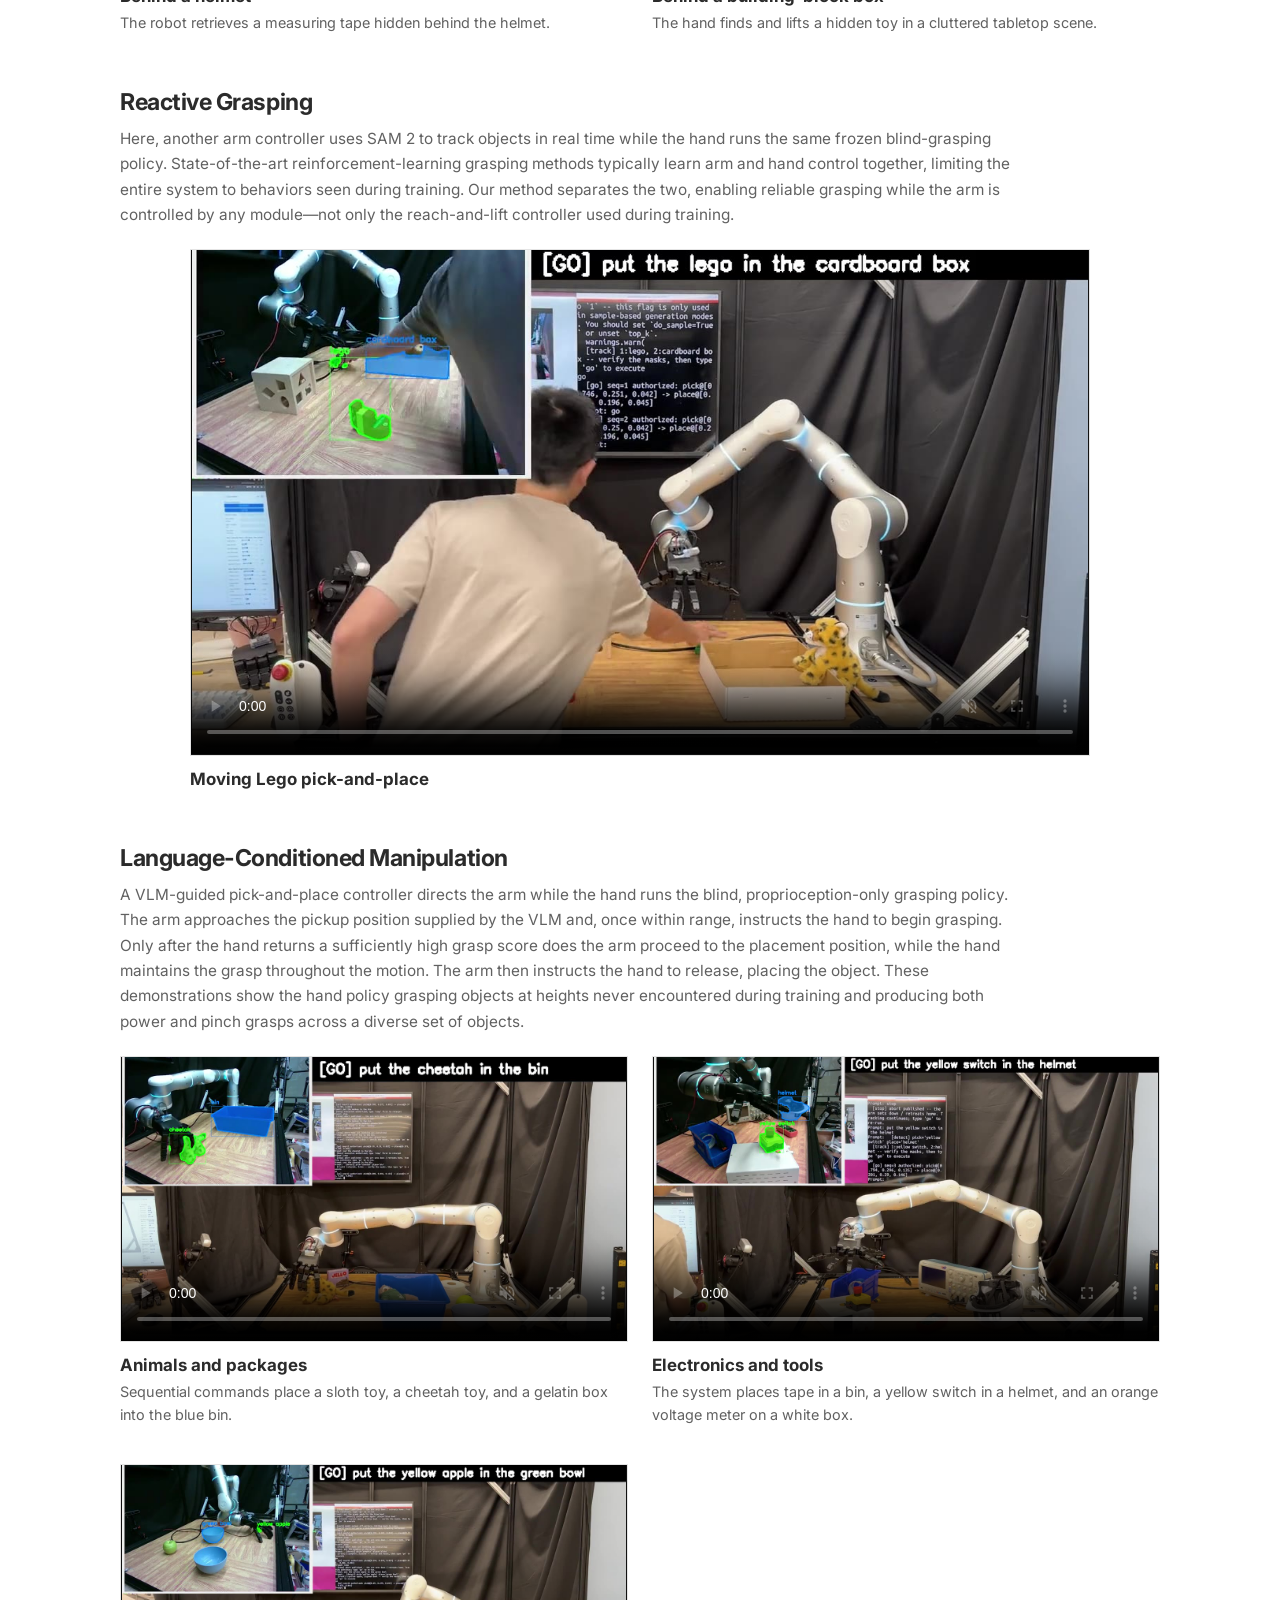
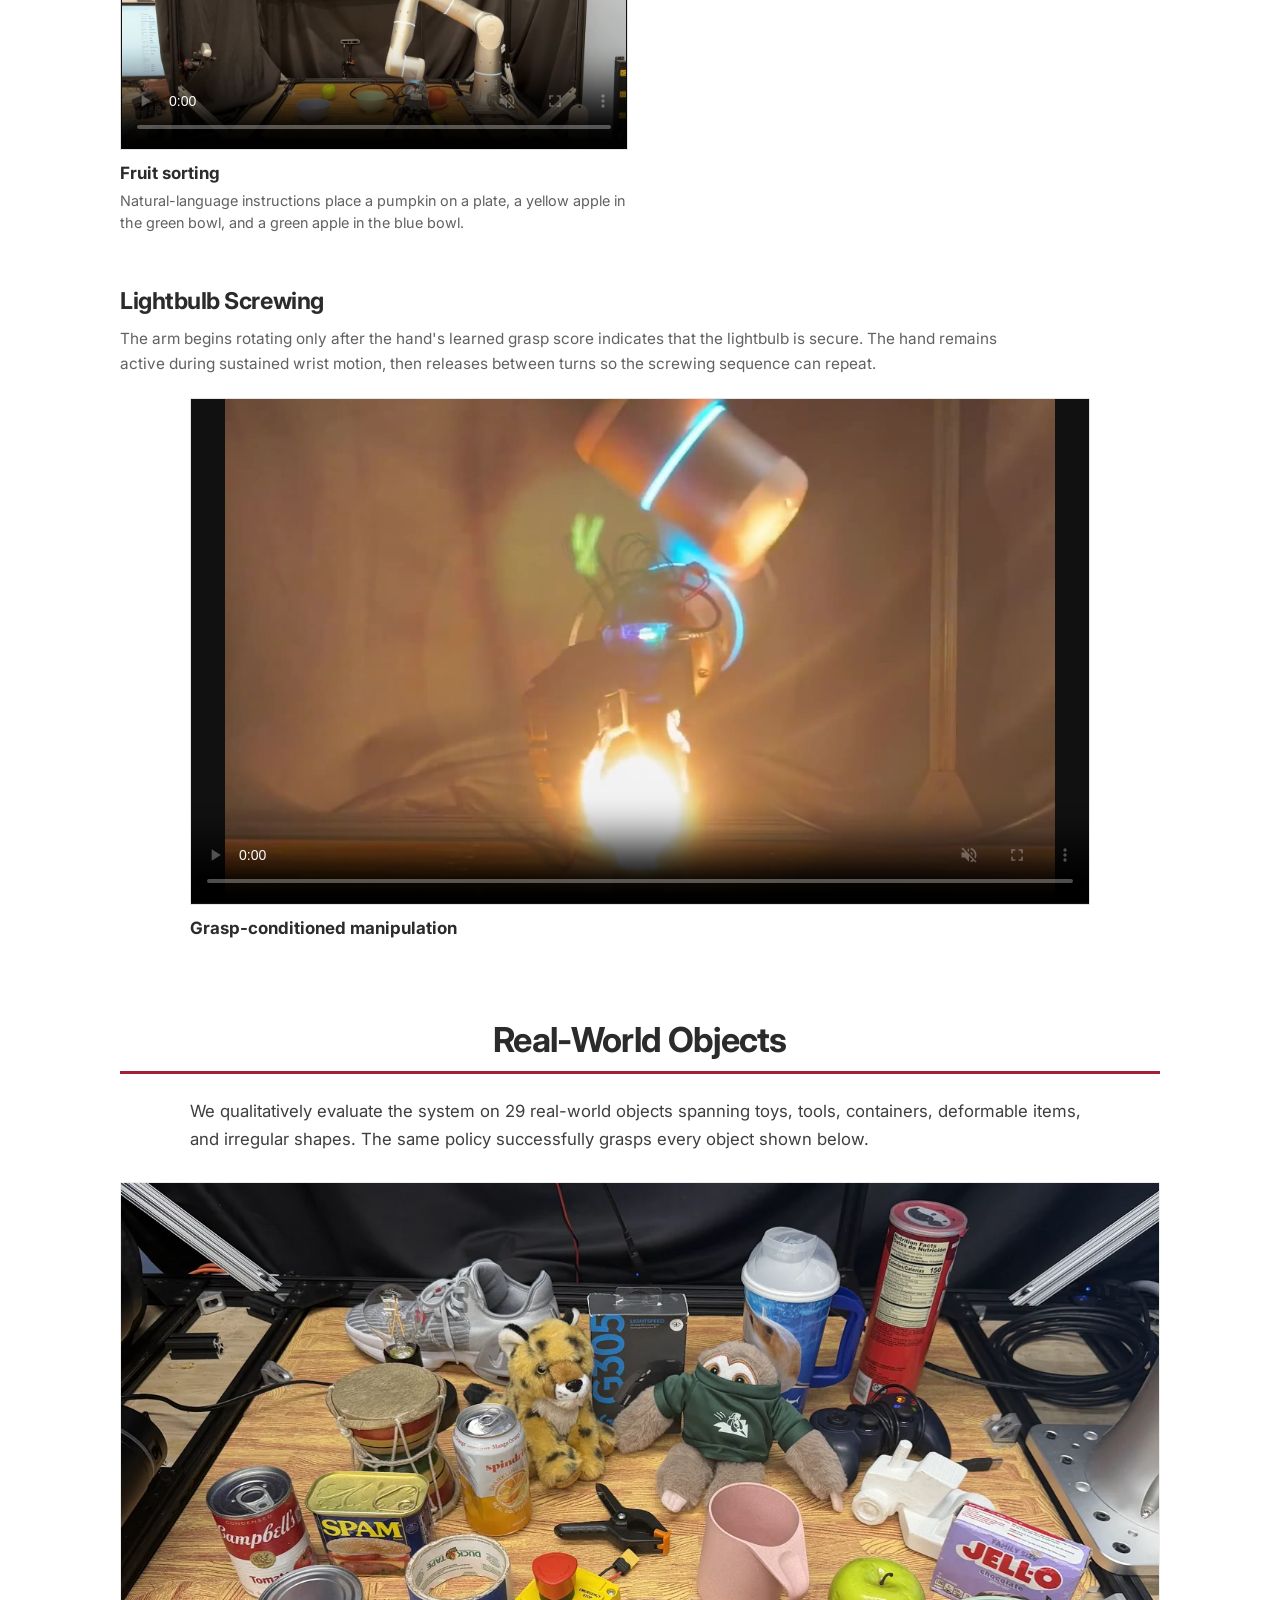
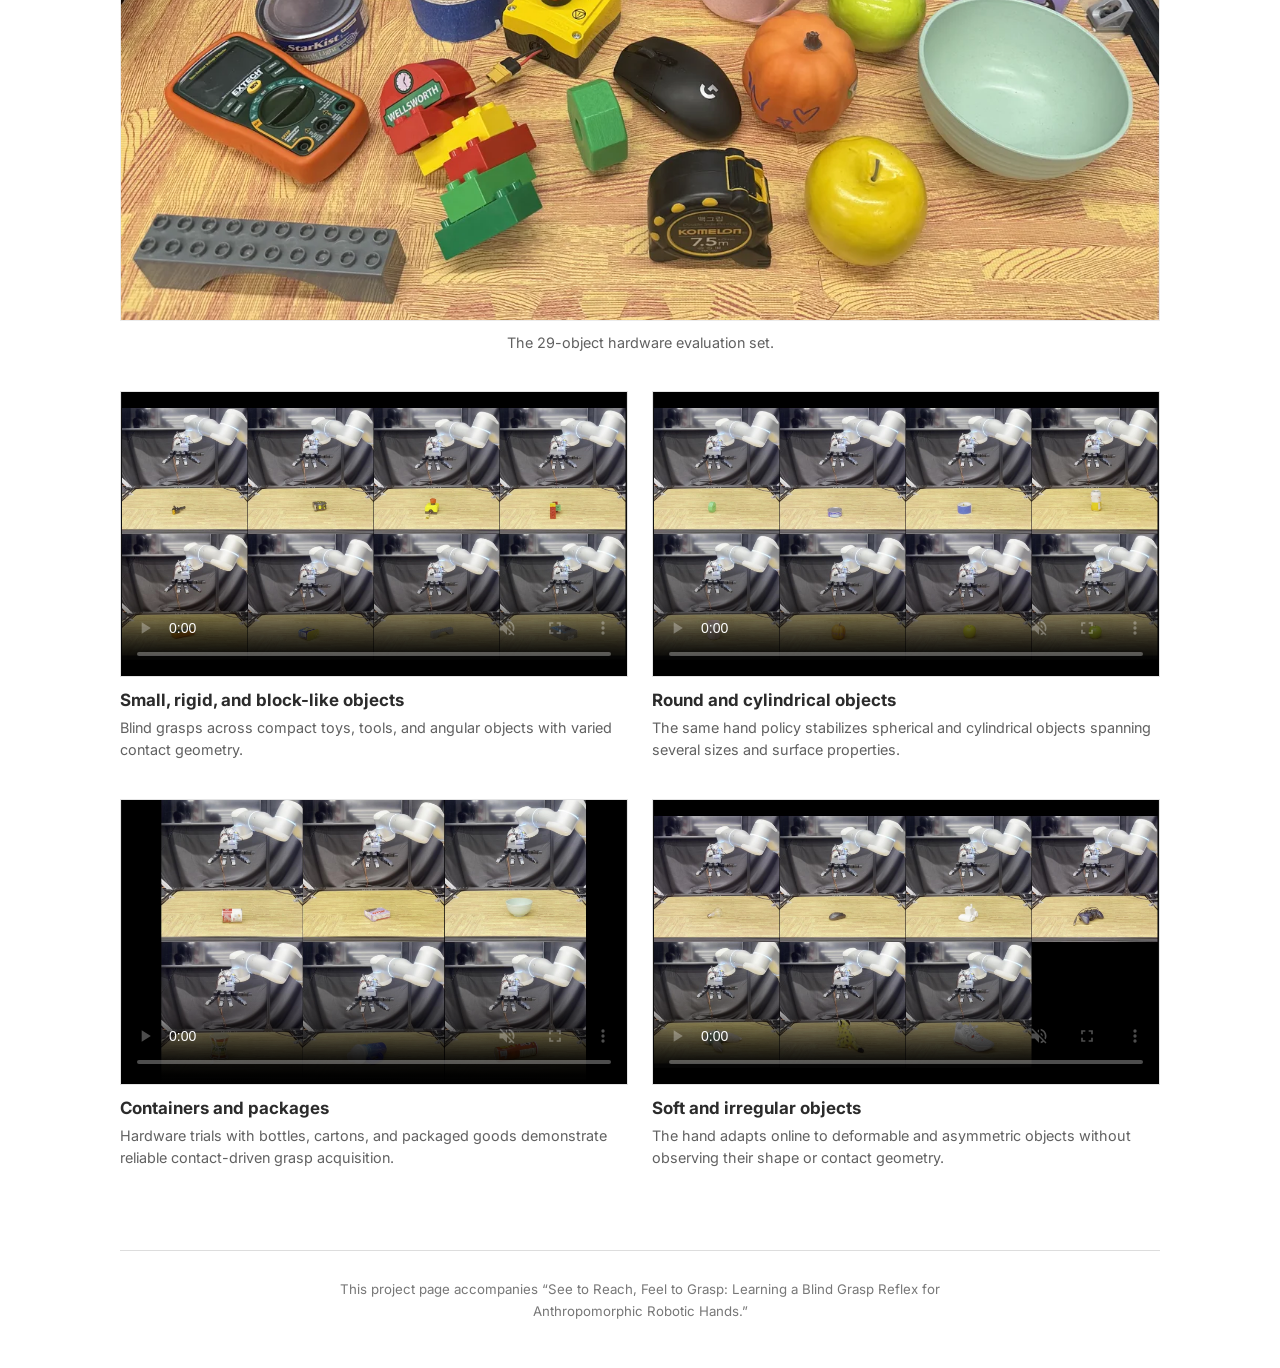
==== commit 4029e20a: "Refresh autoplay script on deploy" ====
--- a/index.html
+++ b/index.html
@@ -23,7 +23,7 @@
       rel="stylesheet"
     />
     <link rel="stylesheet" href="styles.css" />
-    <script src="viewer.js" defer></script>
+    <script src="viewer.js?v=b83756f" defer></script>
   </head>
   <body>
     <main>
